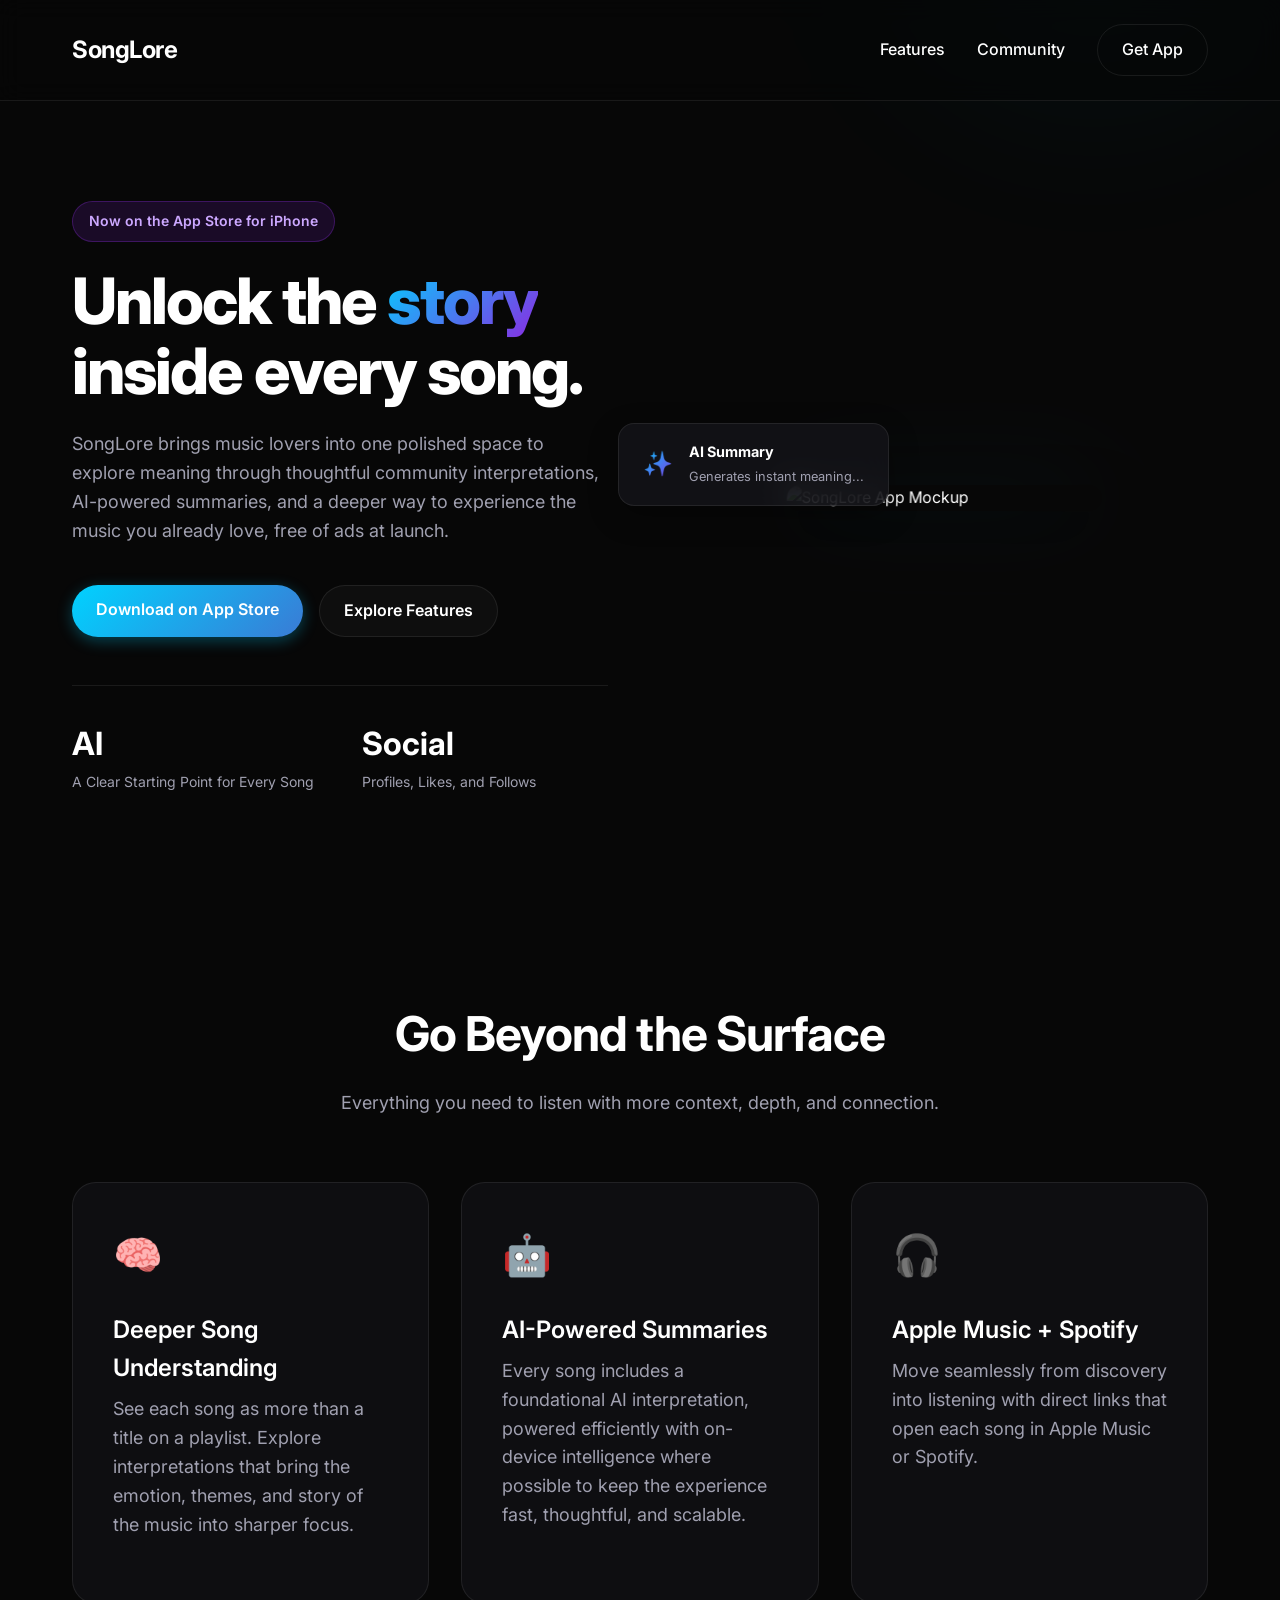
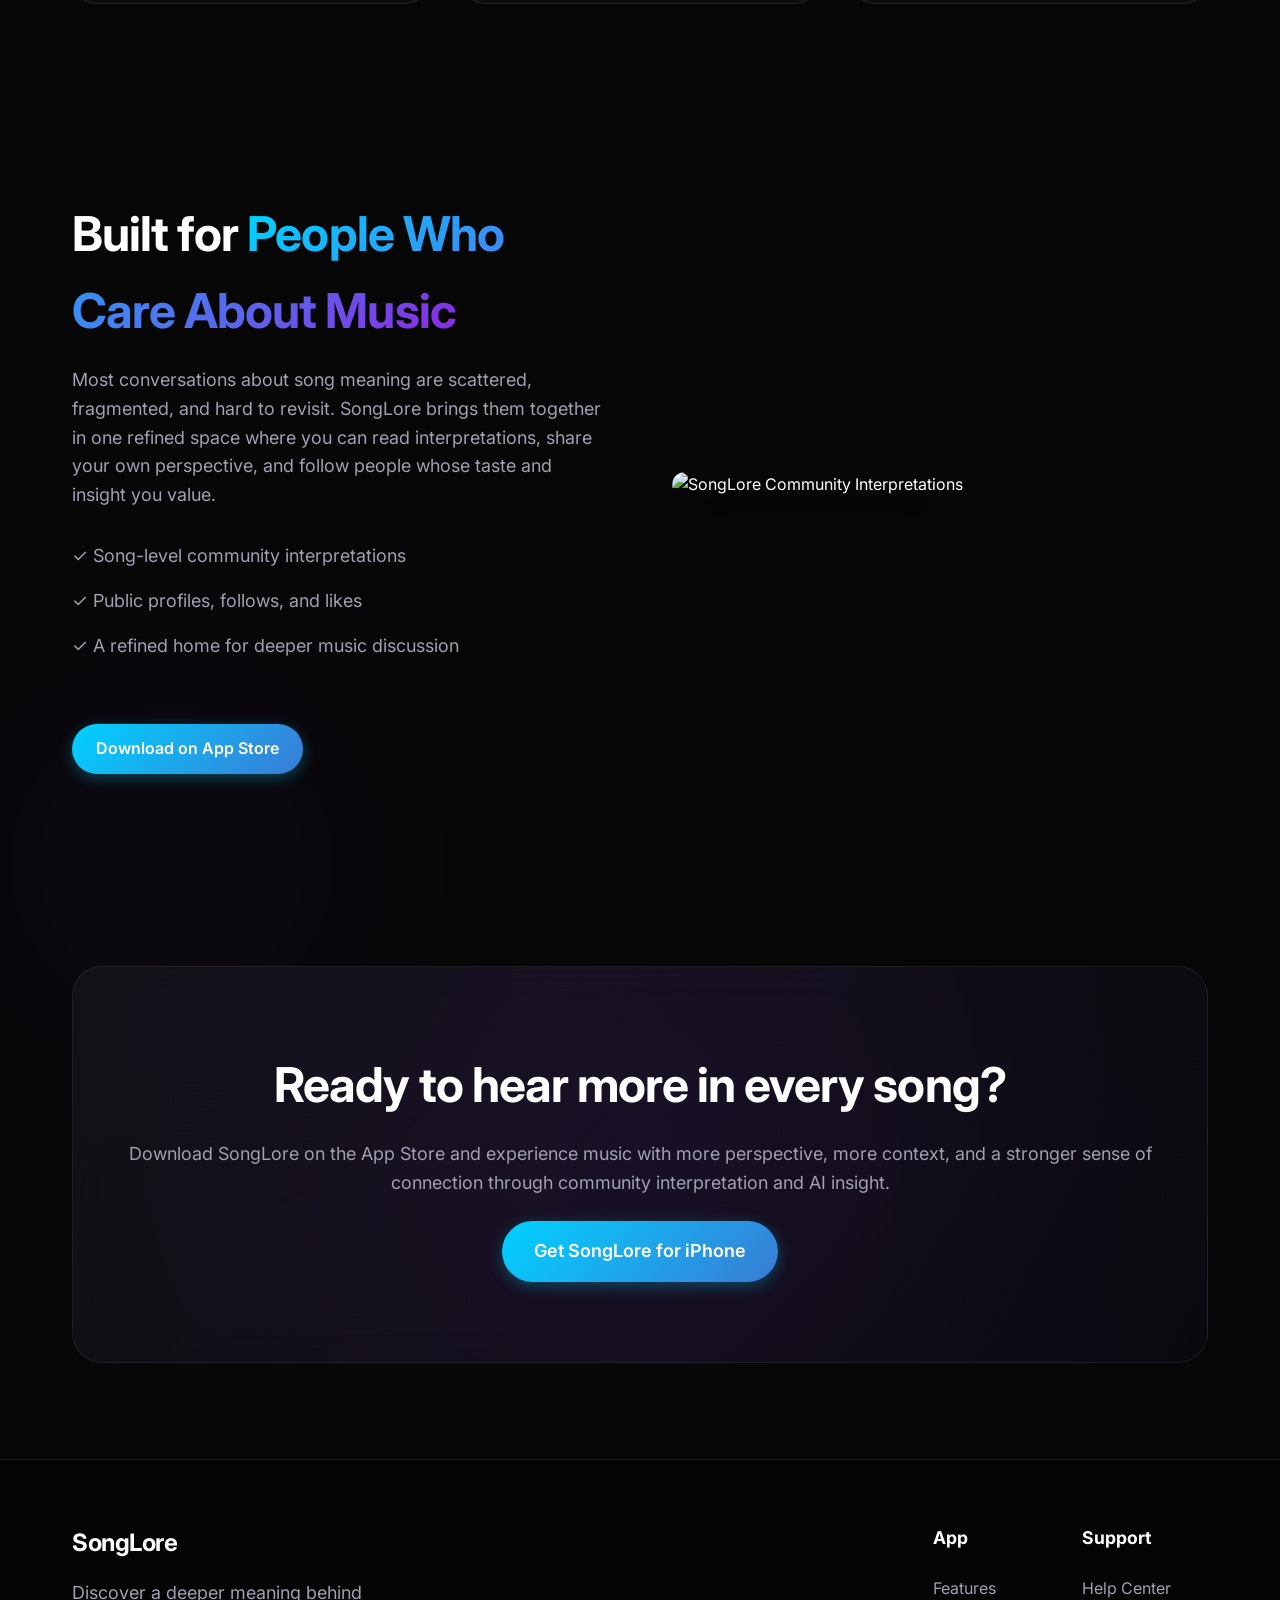
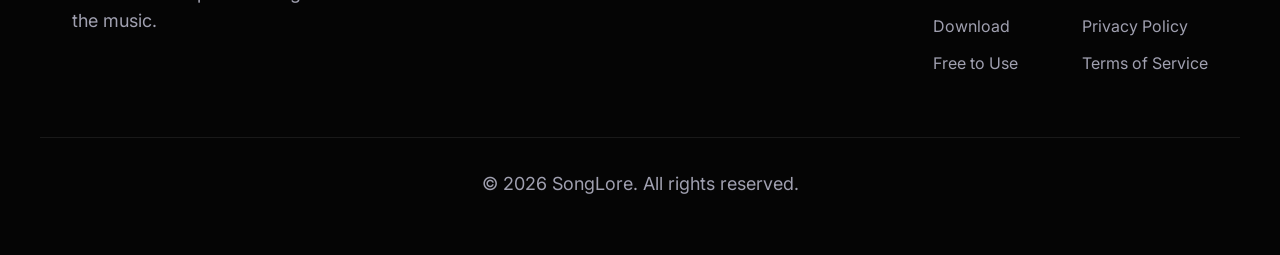
==== index.html @ 6a862a6d "Add files via upload" ====
<!DOCTYPE html>
<html lang="en">
<head>
    <meta charset="UTF-8">
    <meta name="viewport" content="width=device-width, initial-scale=1.0">
    <title>SongLore - Discover the Meaning Behind the Music</title>
    <meta name="description" content="SongLore is a refined iPhone app for discovering what songs mean through AI summaries, community interpretations, and seamless links to Apple Music and Spotify.">
    
    <link rel="preconnect" href="https://fonts.googleapis.com">
    <link rel="preconnect" href="https://fonts.gstatic.com" crossorigin>
    <link href="https://fonts.googleapis.com/css2?family=Inter:wght@300;400;500;600;700;800&display=swap" rel="stylesheet">
    <link rel="stylesheet" href="styles.css">
</head>
<body>
    <div class="blob blob-1"></div>
    <div class="blob blob-2"></div>
    
    <header class="navbar">
        <div class="container">
            <a href="#" class="logo">SongLore</a>
            <nav class="nav-links">
                <a href="#features">Features</a>
                <a href="#community">Community</a>
                <a href="#download" class="btn btn-outline">Get App</a>
            </nav>
        </div>
    </header>

    <main>
        <section class="hero container">
            <div class="hero-content">
                <div class="badge">Now on the App Store for iPhone</div>
                <h1 class="hero-title">Unlock the <span class="gradient-text">story</span> inside every song.</h1>
                <p class="hero-subtitle">SongLore brings music lovers into one polished space to explore meaning through thoughtful community interpretations, AI-powered summaries, and a deeper way to experience the music you already love, free of ads at launch.</p>
                <div class="hero-cta">
                    <a href="#download" class="btn btn-primary">Download on App Store</a>
                    <a href="#features" class="btn btn-secondary">Explore Features</a>
                </div>
                <div class="hero-stats">
                    <div class="stat">
                        <span class="stat-num">AI</span>
                        <span class="stat-label">A Clear Starting Point for Every Song</span>
                    </div>
                    <div class="stat">
                        <span class="stat-num">Social</span>
                        <span class="stat-label">Profiles, Likes, and Follows</span>
                    </div>
                </div>
            </div>
            <div class="hero-image-wrapper">
                <img src="images/hero_app_mockup_1773072271729.png" alt="SongLore App Mockup" class="hero-image">
                <div class="floating-card ai-card">
                    <div class="ai-icon">✨</div>
                    <div class="ai-text">
                        <strong>AI Summary</strong>
                        <span>Generates instant meaning...</span>
                    </div>
                </div>
            </div>
        </section>

        <section id="features" class="features container">
            <div class="section-header">
                <h2>Go Beyond the Surface</h2>
                <p>Everything you need to listen with more context, depth, and connection.</p>
            </div>
            
            <div class="features-grid">
                <div class="feature-card">
                    <div class="feature-icon">🧠</div>
                    <h3>Deeper Song Understanding</h3>
                    <p>See each song as more than a title on a playlist. Explore interpretations that bring the emotion, themes, and story of the music into sharper focus.</p>
                </div>
                <div class="feature-card">
                    <div class="feature-icon">🤖</div>
                    <h3>AI-Powered Summaries</h3>
                    <p>Every song includes a foundational AI interpretation, powered efficiently with on-device intelligence where possible to keep the experience fast, thoughtful, and scalable.</p>
                </div>
                <div class="feature-card">
                    <div class="feature-icon">🎧</div>
                    <h3>Apple Music + Spotify</h3>
                    <p>Move seamlessly from discovery into listening with direct links that open each song in Apple Music or Spotify.</p>
                </div>
            </div>
        </section>

        <section id="community" class="social-section container">
            <div class="social-content">
                <h2>Built for <span class="gradient-text">People Who Care About Music</span></h2>
                <p>Most conversations about song meaning are scattered, fragmented, and hard to revisit. SongLore brings them together in one refined space where you can read interpretations, share your own perspective, and follow people whose taste and insight you value.</p>
                <ul class="benefit-list">
                    <li>✓ Song-level community interpretations</li>
                    <li>✓ Public profiles, follows, and likes</li>
                    <li>✓ A refined home for deeper music discussion</li>
                </ul>
                <a href="#download" class="btn btn-primary mt-2">Download on App Store</a>
            </div>
            <div class="social-image-wrapper">
                <img src="images/social_interpretations_1773072292584.png" alt="SongLore Community Interpretations" class="social-image">
            </div>
        </section>

        <section id="download" class="cta-section container">
            <div class="cta-box glass-panel">
                <h2>Ready to hear more in every song?</h2>
                <p>Download SongLore on the App Store and experience music with more perspective, more context, and a stronger sense of connection through community interpretation and AI insight.</p>
                <a href="#" class="btn btn-primary btn-large">Get SongLore for iPhone</a>
            </div>
        </section>
    </main>

    <footer>
        <div class="container footer-content">
            <div class="footer-brand">
                <h3 class="logo">SongLore</h3>
                <p>Discover a deeper meaning behind the music.</p>
            </div>
            <div class="footer-links">
                <div class="link-column">
                    <h4>App</h4>
                    <a href="#">Features</a>
                    <a href="#">Download</a>
                    <a href="#">Free to Use</a>
                </div>
                <div class="link-column">
                    <h4>Support</h4>
                    <a href="#">Help Center</a>
                    <a href="#">Privacy Policy</a>
                    <a href="#">Terms of Service</a>
                </div>
            </div>
        </div>
        <div class="container copyright">
            <p>&copy; 2026 SongLore. All rights reserved.</p>
        </div>
    </footer>

    <script>
        // Simple scroll reveal
        const observerOptions = {
            root: null,
            rootMargin: '0px',
            threshold: 0.1
        };

        const observer = new IntersectionObserver((entries, observer) => {
            entries.forEach(entry => {
                if(entry.isIntersecting) {
                    entry.target.classList.add('visible');
                    observer.unobserve(entry.target);
                }
            });
        }, observerOptions);

        document.querySelectorAll('.feature-card, .social-content, .social-image-wrapper, .cta-box').forEach(el => {
            el.classList.add('reveal-on-scroll');
            observer.observe(el);
        });
    </script>
</body>
</html>
---- styles.css ----
:root {
    --bg-color: #070707;
    --text-color: #ffffff;
    --text-muted: #a0a0b0;
    --primary-color: #00d2ff;
    --secondary-color: #3a7bd5;
    --accent-color: #8a2be2;
    --glass-bg: rgba(255, 255, 255, 0.03);
    --glass-border: rgba(255, 255, 255, 0.08);
    --card-bg: rgba(20, 20, 25, 0.6);
}

* {
    margin: 0;
    padding: 0;
    box-sizing: border-box;
}

body {
    font-family: 'Inter', sans-serif;
    background-color: var(--bg-color);
    color: var(--text-color);
    line-height: 1.6;
    overflow-x: hidden;
    position: relative;
    -webkit-font-smoothing: antialiased;
}

/* Background effects */
.blob {
    position: absolute;
    filter: blur(100px);
    z-index: -1;
    opacity: 0.5;
    border-radius: 50%;
    animation: float 10s ease-in-out infinite alternate;
}

.blob-1 {
    top: -10%;
    right: -5%;
    width: 500px;
    height: 500px;
    background: radial-gradient(circle, rgba(0,210,255,0.2) 0%, rgba(58,123,213,0) 70%);
}

.blob-2 {
    bottom: 20%;
    left: -10%;
    width: 600px;
    height: 600px;
    background: radial-gradient(circle, rgba(138,43,226,0.15) 0%, rgba(0,0,0,0) 70%);
    animation-delay: -5s;
}

@keyframes float {
    0% { transform: translateY(0) scale(1); }
    100% { transform: translateY(50px) scale(1.1); }
}

/* Typography */
h1 {
    font-size: clamp(3rem, 5vw, 4.5rem);
    font-weight: 800;
    line-height: 1.1;
    letter-spacing: -0.03em;
    margin-bottom: 1.5rem;
}

h2 {
    font-size: clamp(2rem, 4vw, 3rem);
    font-weight: 700;
    margin-bottom: 1rem;
    letter-spacing: -0.02em;
}

h3 {
    font-size: 1.5rem;
    font-weight: 600;
    margin-bottom: 0.5rem;
}

p {
    font-size: 1.125rem;
    color: var(--text-muted);
    margin-bottom: 1.5rem;
}

.gradient-text {
    background: linear-gradient(135deg, var(--primary-color), var(--accent-color));
    -webkit-background-clip: text;
    -webkit-text-fill-color: transparent;
    background-clip: text;
}

/* Layout */
.container {
    max-width: 1200px;
    margin: 0 auto;
    padding: 0 2rem;
}

.mt-2 {
    margin-top: 2rem;
}

/* Navbar */
.navbar {
    padding: 1.5rem 0;
    position: fixed;
    top: 0;
    width: 100%;
    z-index: 100;
    backdrop-filter: blur(12px);
    -webkit-backdrop-filter: blur(12px);
    border-bottom: 1px solid var(--glass-border);
    background: rgba(7, 7, 7, 0.7);
}

.navbar .container {
    display: flex;
    justify-content: space-between;
    align-items: center;
}

.logo {
    font-size: 1.5rem;
    font-weight: 700;
    color: var(--text-color);
    text-decoration: none;
    letter-spacing: -0.02em;
}

.nav-links {
    display: flex;
    gap: 2rem;
    align-items: center;
}

.nav-links a {
    color: var(--text-color);
    text-decoration: none;
    font-weight: 500;
    transition: color 0.3s ease;
}

.nav-links a:hover {
    color: var(--primary-color);
}

/* Buttons */
.btn {
    display: inline-block;
    padding: 0.75rem 1.5rem;
    border-radius: 50px;
    text-decoration: none;
    font-weight: 600;
    transition: all 0.3s ease;
    cursor: pointer;
}

.btn-primary {
    background: linear-gradient(135deg, var(--primary-color), var(--secondary-color));
    color: #fff;
    box-shadow: 0 4px 15px rgba(0, 210, 255, 0.3);
}

.btn-primary:hover {
    transform: translateY(-2px);
    box-shadow: 0 6px 20px rgba(0, 210, 255, 0.4);
}

.btn-secondary {
    background: var(--glass-bg);
    color: var(--text-color);
    border: 1px solid var(--glass-border);
}

.btn-secondary:hover {
    background: rgba(255, 255, 255, 0.1);
}

.btn-outline {
    border: 1px solid var(--glass-border);
    color: var(--text-color);
}

.btn-outline:hover {
    border-color: var(--primary-color);
    color: var(--primary-color);
}

.btn-large {
    padding: 1rem 2rem;
    font-size: 1.125rem;
}

/* Hero Section */
.hero {
    display: flex;
    align-items: center;
    gap: 4rem;
    min-height: 100vh;
    padding-top: 6rem;
}

.hero-content {
    flex: 1;
}

.badge {
    display: inline-block;
    padding: 0.5rem 1rem;
    background: rgba(138, 43, 226, 0.15);
    border: 1px solid rgba(138, 43, 226, 0.3);
    color: #cca8ff;
    border-radius: 50px;
    font-size: 0.875rem;
    font-weight: 600;
    margin-bottom: 1.5rem;
}

.hero-cta {
    display: flex;
    gap: 1rem;
    margin-top: 2.5rem;
    margin-bottom: 3rem;
}

.hero-stats {
    display: flex;
    gap: 3rem;
    padding-top: 2rem;
    border-top: 1px solid var(--glass-border);
}

.stat-num {
    display: block;
    font-size: 2rem;
    font-weight: 700;
    color: var(--text-color);
}

.stat-label {
    font-size: 0.875rem;
    color: var(--text-muted);
}

.hero-image-wrapper {
    flex: 1;
    position: relative;
    display: flex;
    justify-content: center;
}

.hero-image {
    max-width: 100%;
    width: 320px;
    border-radius: 40px;
    box-shadow: 0 20px 50px rgba(0,0,0,0.5), 0 0 100px rgba(0,210,255,0.1);
    transform: perspective(1000px) rotateY(-10deg) rotateX(5deg);
    transition: transform 0.5s cubic-bezier(0.175, 0.885, 0.32, 1.275);
}

.hero-image-wrapper:hover .hero-image {
    transform: perspective(1000px) rotateY(-5deg) rotateX(2deg) translateY(-10px);
}

.floating-card {
    position: absolute;
    bottom: 20%;
    left: -10%;
    background: rgba(20, 20, 25, 0.8);
    backdrop-filter: blur(16px);
    -webkit-backdrop-filter: blur(16px);
    border: 1px solid var(--glass-border);
    padding: 1rem 1.5rem;
    border-radius: 16px;
    display: flex;
    align-items: center;
    gap: 1rem;
    box-shadow: 0 10px 30px rgba(0,0,0,0.3);
    animation: float-card 6s ease-in-out infinite alternate;
}

.ai-icon {
    font-size: 1.5rem;
    background: linear-gradient(135deg, var(--primary-color), var(--accent-color));
    -webkit-background-clip: text;
    -webkit-text-fill-color: transparent;
}

.ai-text strong {
    display: block;
    font-size: 0.9rem;
}

.ai-text span {
    font-size: 0.8rem;
    color: var(--text-muted);
}

@keyframes float-card {
    0% { transform: translateY(0); }
    100% { transform: translateY(-15px); }
}

/* Features Section */
.features {
    padding: 6rem 2rem;
}

.section-header {
    text-align: center;
    max-width: 600px;
    margin: 0 auto 4rem;
}

.features-grid {
    display: grid;
    grid-template-columns: repeat(auto-fit, minmax(300px, 1fr));
    gap: 2rem;
}

.feature-card {
    background: var(--card-bg);
    border: 1px solid var(--glass-border);
    padding: 2.5rem;
    border-radius: 24px;
    transition: all 0.3s ease;
}

.feature-card:hover {
    transform: translateY(-10px);
    border-color: rgba(255, 255, 255, 0.2);
    box-shadow: 0 20px 40px rgba(0,0,0,0.3);
}

.feature-icon {
    font-size: 2.5rem;
    margin-bottom: 1.5rem;
    display: inline-block;
}

/* Social Section */
.social-section {
    display: flex;
    align-items: center;
    gap: 4rem;
    padding: 6rem 2rem;
}

.social-image-wrapper {
    flex: 1;
}

.social-image {
    max-width: 100%;
    border-radius: 24px;
    box-shadow: 0 20px 50px rgba(0,0,0,0.4);
}

.social-content {
    flex: 1;
}

.benefit-list {
    list-style: none;
    margin: 2rem 0;
}

.benefit-list li {
    font-size: 1.125rem;
    margin-bottom: 1rem;
    color: var(--text-muted);
    display: flex;
    align-items: center;
    gap: 0.5rem;
}

/* CTA Section */
.cta-section {
    padding: 6rem 2rem;
    text-align: center;
}

.glass-panel {
    background: linear-gradient(135deg, rgba(20,20,25,0.8), rgba(10,10,15,0.9));
    border: 1px solid var(--glass-border);
    backdrop-filter: blur(20px);
    -webkit-backdrop-filter: blur(20px);
    border-radius: 30px;
    padding: 5rem 2rem;
    position: relative;
    overflow: hidden;
}

.glass-panel::before {
    content: '';
    position: absolute;
    top: -50%;
    left: -50%;
    width: 200%;
    height: 200%;
    background: radial-gradient(circle, rgba(138,43,226,0.1) 0%, rgba(0,0,0,0) 50%);
    z-index: -1;
}

/* Footer */
footer {
    border-top: 1px solid var(--glass-border);
    padding: 4rem 2rem 2rem;
    background: rgba(0,0,0,0.3);
}

.footer-content {
    display: flex;
    justify-content: space-between;
    flex-wrap: wrap;
    gap: 3rem;
    margin-bottom: 3rem;
}

.footer-brand p {
    margin-top: 1rem;
    max-width: 300px;
}

.footer-links {
    display: flex;
    gap: 4rem;
}

.link-column h4 {
    margin-bottom: 1.5rem;
    font-size: 1.1rem;
}

.link-column a {
    display: block;
    color: var(--text-muted);
    text-decoration: none;
    margin-bottom: 0.75rem;
    transition: color 0.3s;
}

.link-column a:hover {
    color: var(--text-color);
}

.copyright {
    text-align: center;
    padding-top: 2rem;
    border-top: 1px solid var(--glass-border);
}

/* Animations */
.reveal-on-scroll {
    opacity: 0;
    transform: translateY(30px);
    transition: opacity 0.8s ease, transform 0.8s ease;
}

.reveal-on-scroll.visible {
    opacity: 1;
    transform: translateY(0);
}

/* Responsive */
@media (max-width: 992px) {
    .hero, .social-section {
        flex-direction: column;
        text-align: center;
    }

    .hero-cta {
        justify-content: center;
    }

    .hero-stats {
        justify-content: center;
    }

    .hero-image {
        transform: rotate(0) !important;
    }
    
    .floating-card {
        display: none;
    }
    
    .social-content {
        order: -1;
    }
}

@media (max-width: 768px) {
    .nav-links {
        display: none;
    }
    
    .footer-content {
        flex-direction: column;
    }
}
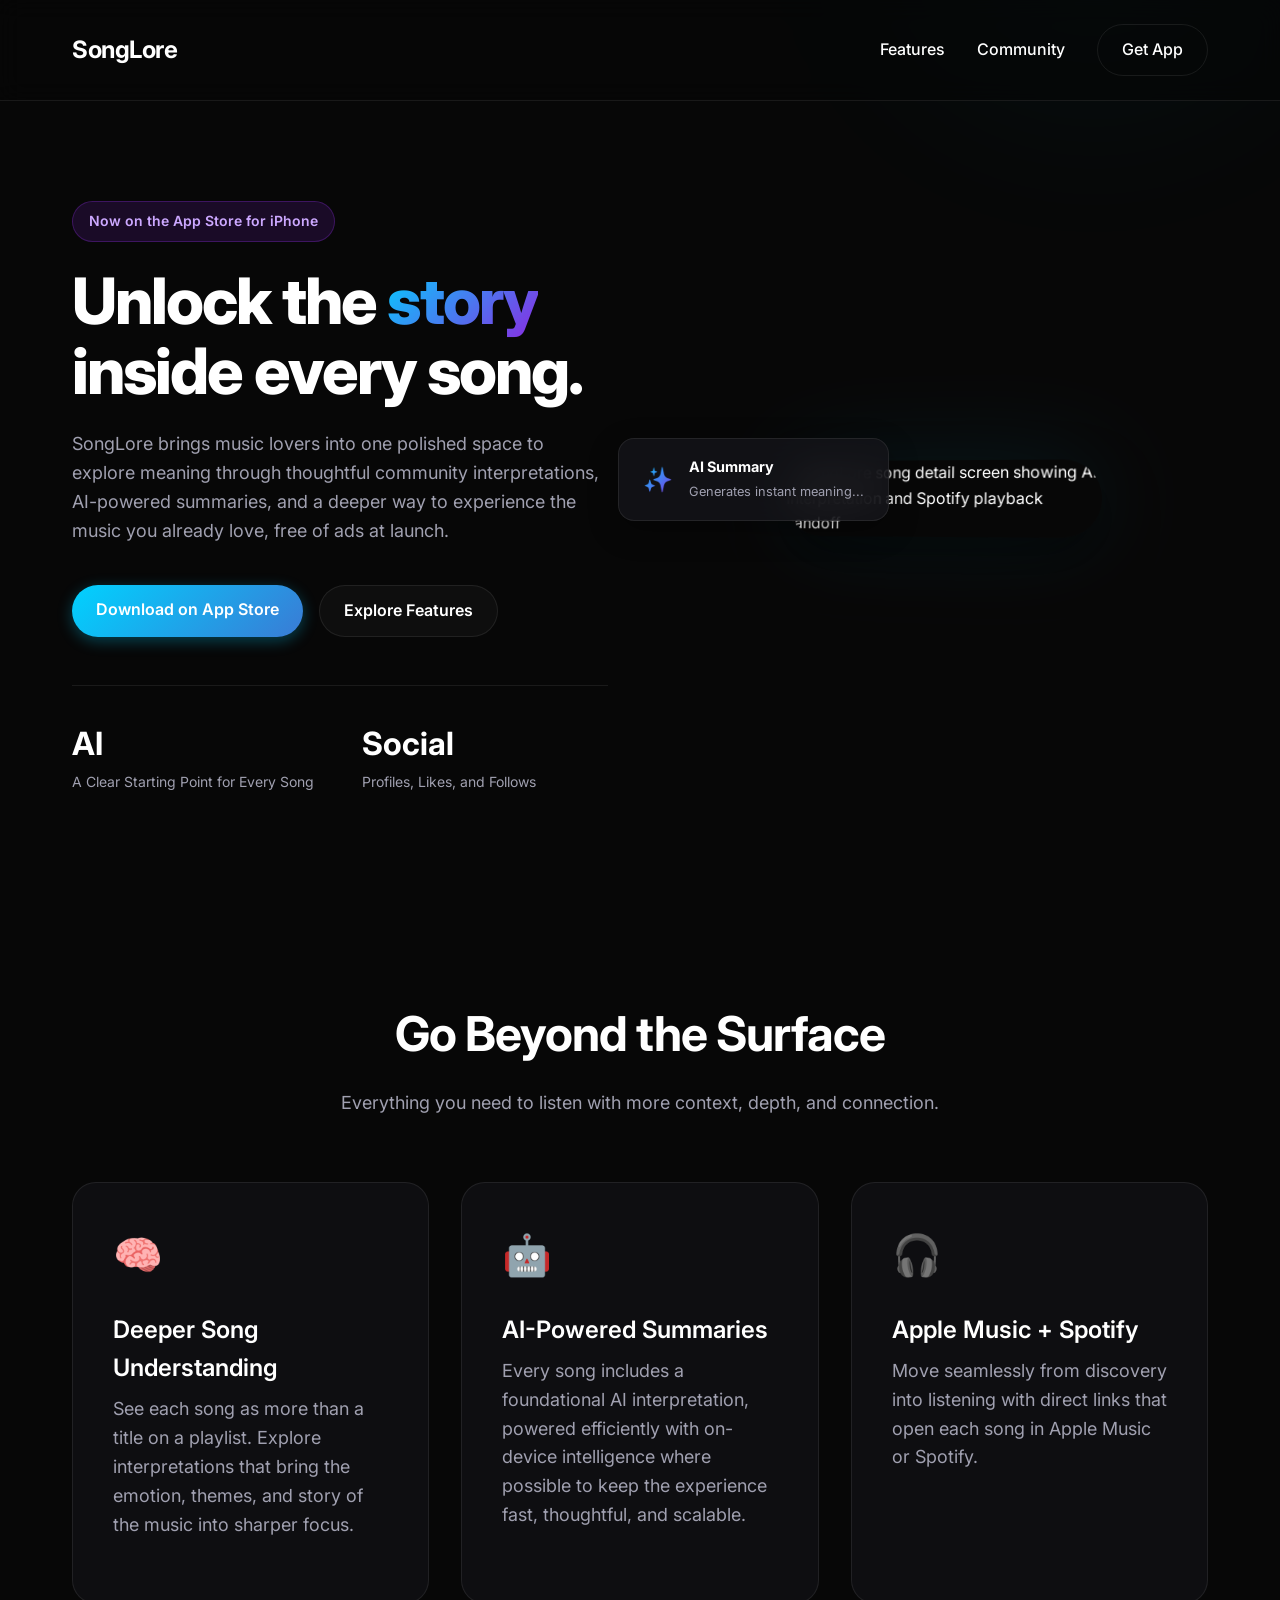
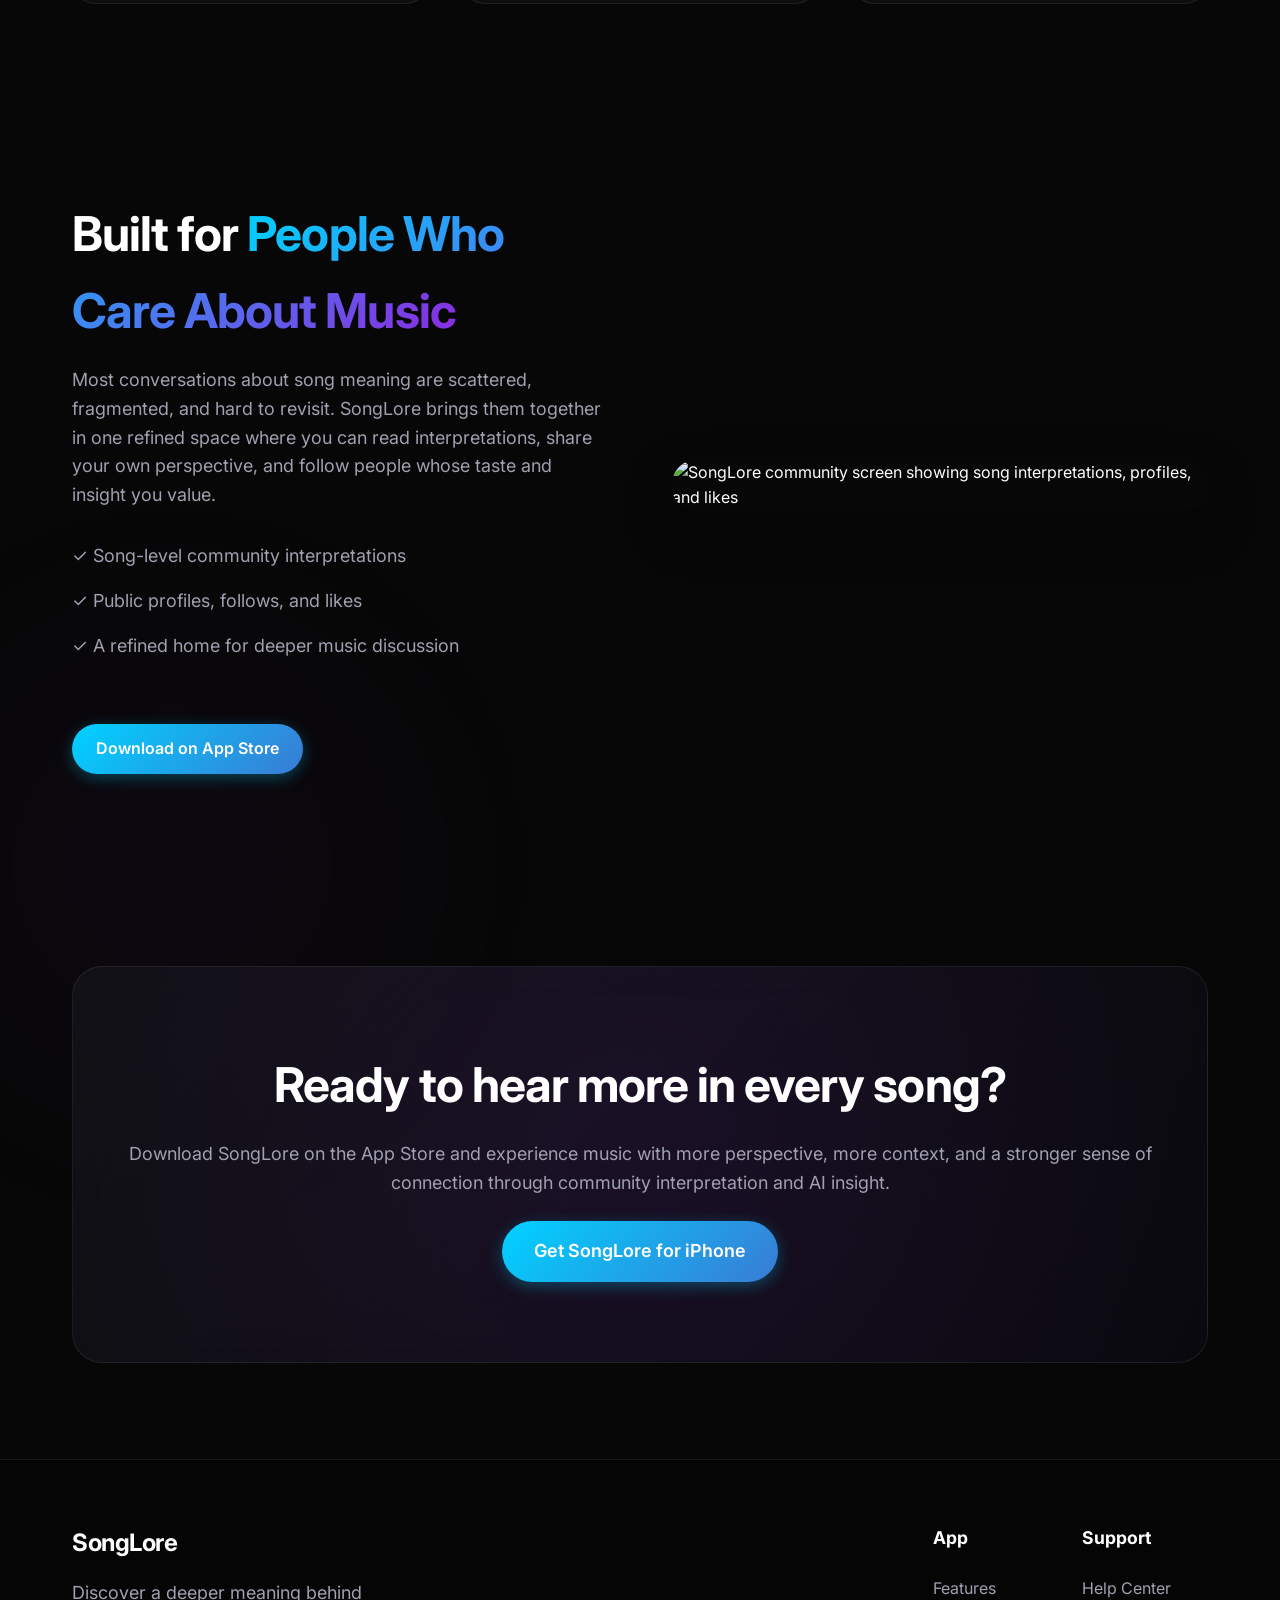
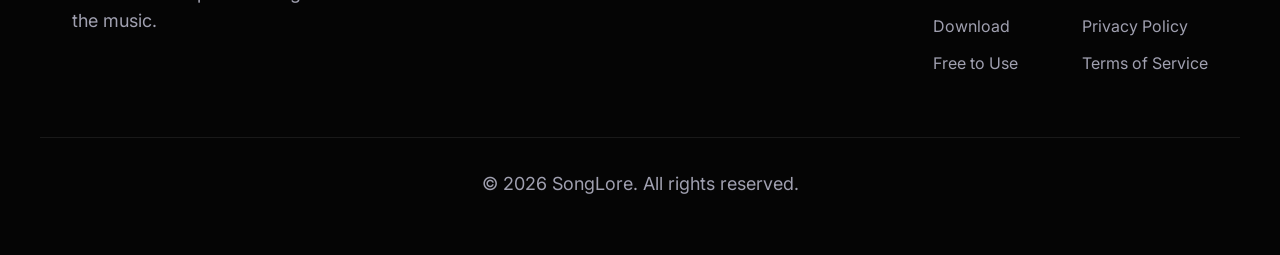
==== commit 5f722300: "Add files via upload" ====
--- a/index.html
+++ b/index.html
@@ -48,7 +48,7 @@
                 </div>
             </div>
             <div class="hero-image-wrapper">
-                <img src="images/hero_app_mockup_1773072271729.png" alt="SongLore App Mockup" class="hero-image">
+                <img src="images/IMG_2957.PNG" alt="SongLore song detail screen showing AI interpretation and Spotify playback handoff" class="hero-image">
                 <div class="floating-card ai-card">
                     <div class="ai-icon">✨</div>
                     <div class="ai-text">
@@ -96,7 +96,7 @@
                 <a href="#download" class="btn btn-primary mt-2">Download on App Store</a>
             </div>
             <div class="social-image-wrapper">
-                <img src="images/social_interpretations_1773072292584.png" alt="SongLore Community Interpretations" class="social-image">
+                <img src="images/IMG_2958.PNG" alt="SongLore community screen showing song interpretations, profiles, and likes" class="social-image">
             </div>
         </section>
 
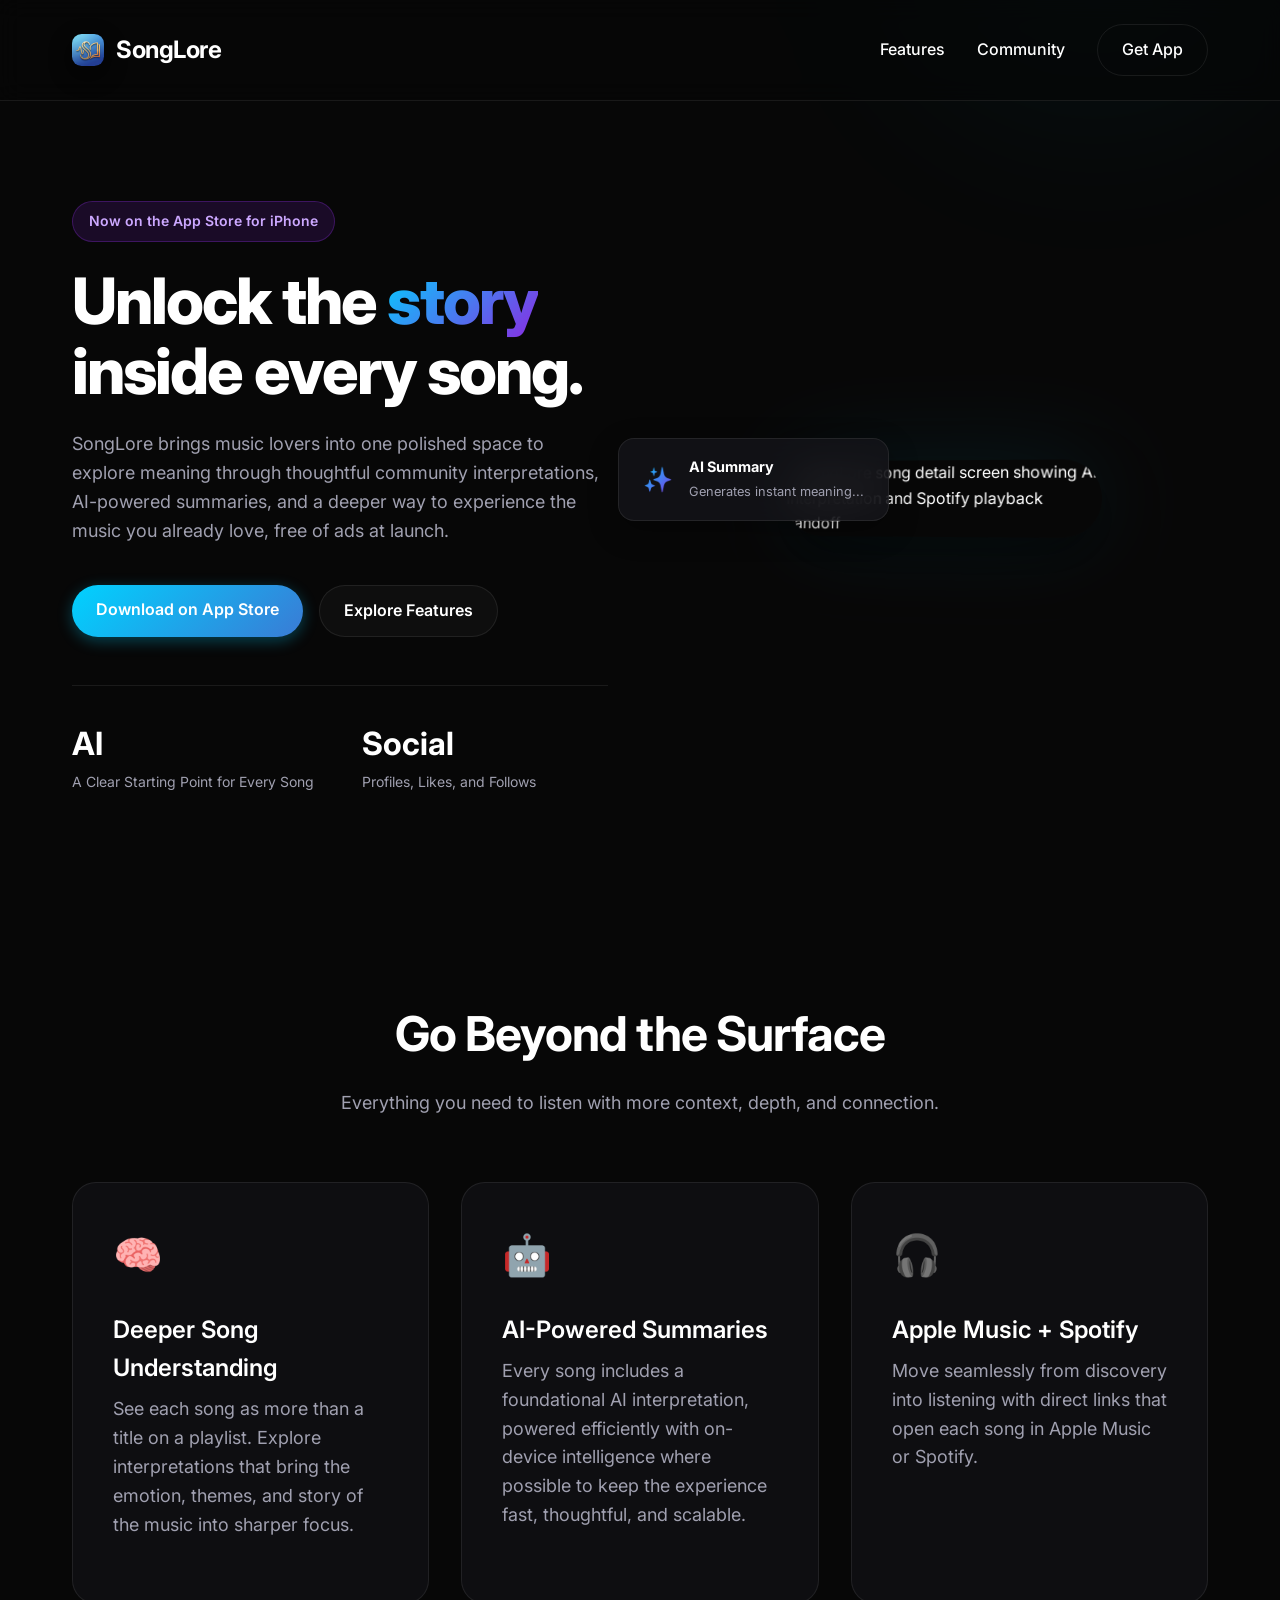
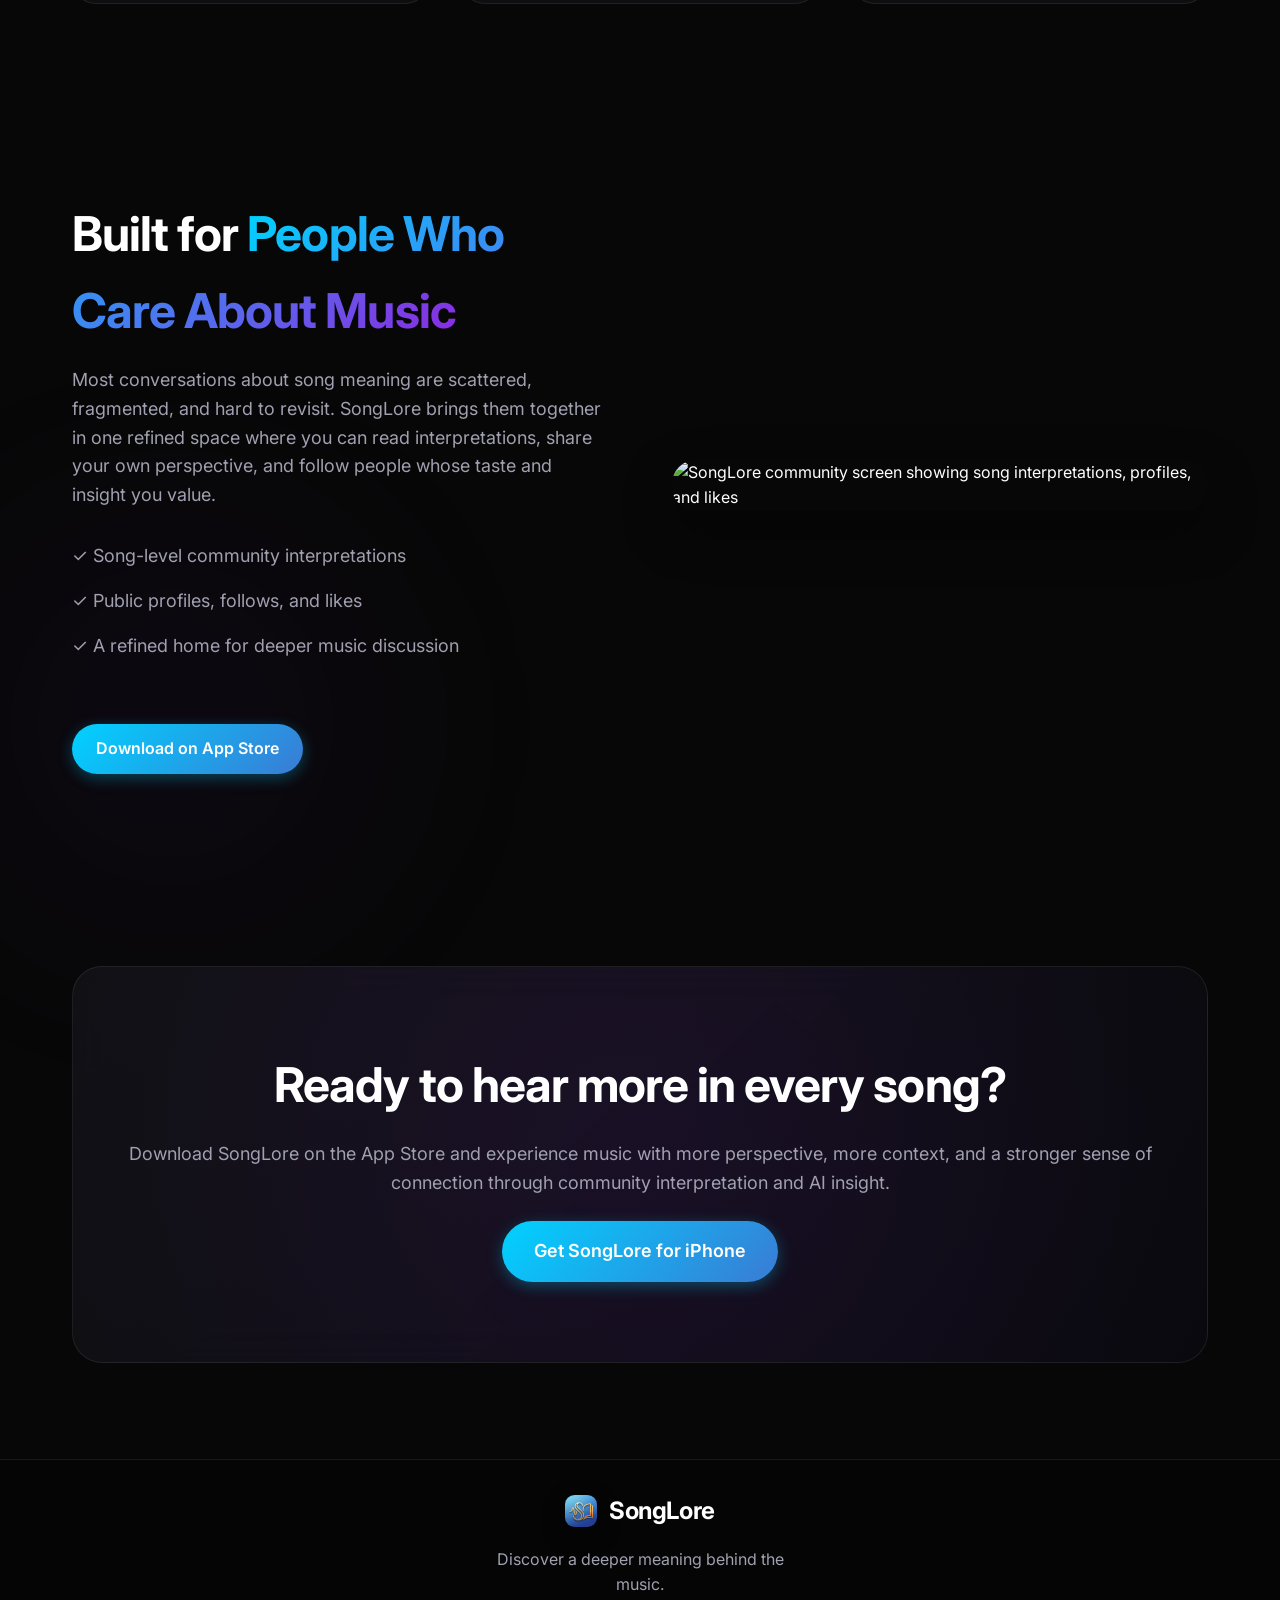
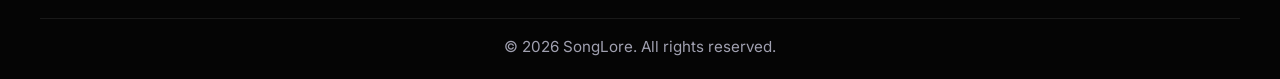
==== commit de819d81: "Add files via upload" ====
--- a/index.html
+++ b/index.html
@@ -17,7 +17,10 @@
     
     <header class="navbar">
         <div class="container">
-            <a href="#" class="logo">SongLore</a>
+            <a href="#" class="logo logo-lockup">
+                <img src="images/songloreicon.png" alt="SongLore logo" class="logo-icon">
+                <span>SongLore</span>
+            </a>
             <nav class="nav-links">
                 <a href="#features">Features</a>
                 <a href="#community">Community</a>
@@ -112,22 +115,11 @@
     <footer>
         <div class="container footer-content">
             <div class="footer-brand">
-                <h3 class="logo">SongLore</h3>
+                <div class="logo logo-lockup footer-logo">
+                    <img src="images/songloreicon.png" alt="SongLore logo" class="logo-icon">
+                    <span>SongLore</span>
+                </div>
                 <p>Discover a deeper meaning behind the music.</p>
-            </div>
-            <div class="footer-links">
-                <div class="link-column">
-                    <h4>App</h4>
-                    <a href="#">Features</a>
-                    <a href="#">Download</a>
-                    <a href="#">Free to Use</a>
-                </div>
-                <div class="link-column">
-                    <h4>Support</h4>
-                    <a href="#">Help Center</a>
-                    <a href="#">Privacy Policy</a>
-                    <a href="#">Terms of Service</a>
-                </div>
             </div>
         </div>
         <div class="container copyright">
--- a/styles.css
+++ b/styles.css
@@ -131,6 +131,20 @@
     letter-spacing: -0.02em;
 }
 
+.logo-lockup {
+    display: inline-flex;
+    align-items: center;
+    gap: 0.75rem;
+}
+
+.logo-icon {
+    width: 2rem;
+    height: 2rem;
+    border-radius: 0.6rem;
+    object-fit: cover;
+    box-shadow: 0 8px 24px rgba(0, 0, 0, 0.28);
+}
+
 .nav-links {
     display: flex;
     gap: 2rem;
@@ -409,49 +423,39 @@
 /* Footer */
 footer {
     border-top: 1px solid var(--glass-border);
-    padding: 4rem 2rem 2rem;
+    padding: 2rem 2rem 1.25rem;
     background: rgba(0,0,0,0.3);
 }
 
 .footer-content {
     display: flex;
-    justify-content: space-between;
+    justify-content: center;
     flex-wrap: wrap;
-    gap: 3rem;
-    margin-bottom: 3rem;
+    gap: 1rem;
+    margin-bottom: 1.25rem;
+    text-align: center;
 }
 
 .footer-brand p {
-    margin-top: 1rem;
-    max-width: 300px;
-}
-
-.footer-links {
-    display: flex;
-    gap: 4rem;
-}
-
-.link-column h4 {
-    margin-bottom: 1.5rem;
-    font-size: 1.1rem;
-}
-
-.link-column a {
-    display: block;
-    color: var(--text-muted);
-    text-decoration: none;
-    margin-bottom: 0.75rem;
-    transition: color 0.3s;
-}
-
-.link-column a:hover {
-    color: var(--text-color);
+    margin-top: 0.75rem;
+    margin-bottom: 0;
+    max-width: 320px;
+    font-size: 1rem;
 }
 
 .copyright {
     text-align: center;
-    padding-top: 2rem;
+    padding-top: 1rem;
     border-top: 1px solid var(--glass-border);
+}
+
+.copyright p {
+    margin-bottom: 0;
+    font-size: 0.95rem;
+}
+
+.footer-logo {
+    justify-content: center;
 }
 
 /* Animations */
@@ -498,8 +502,4 @@
     .nav-links {
         display: none;
     }
-    
-    .footer-content {
-        flex-direction: column;
-    }
-}
+}
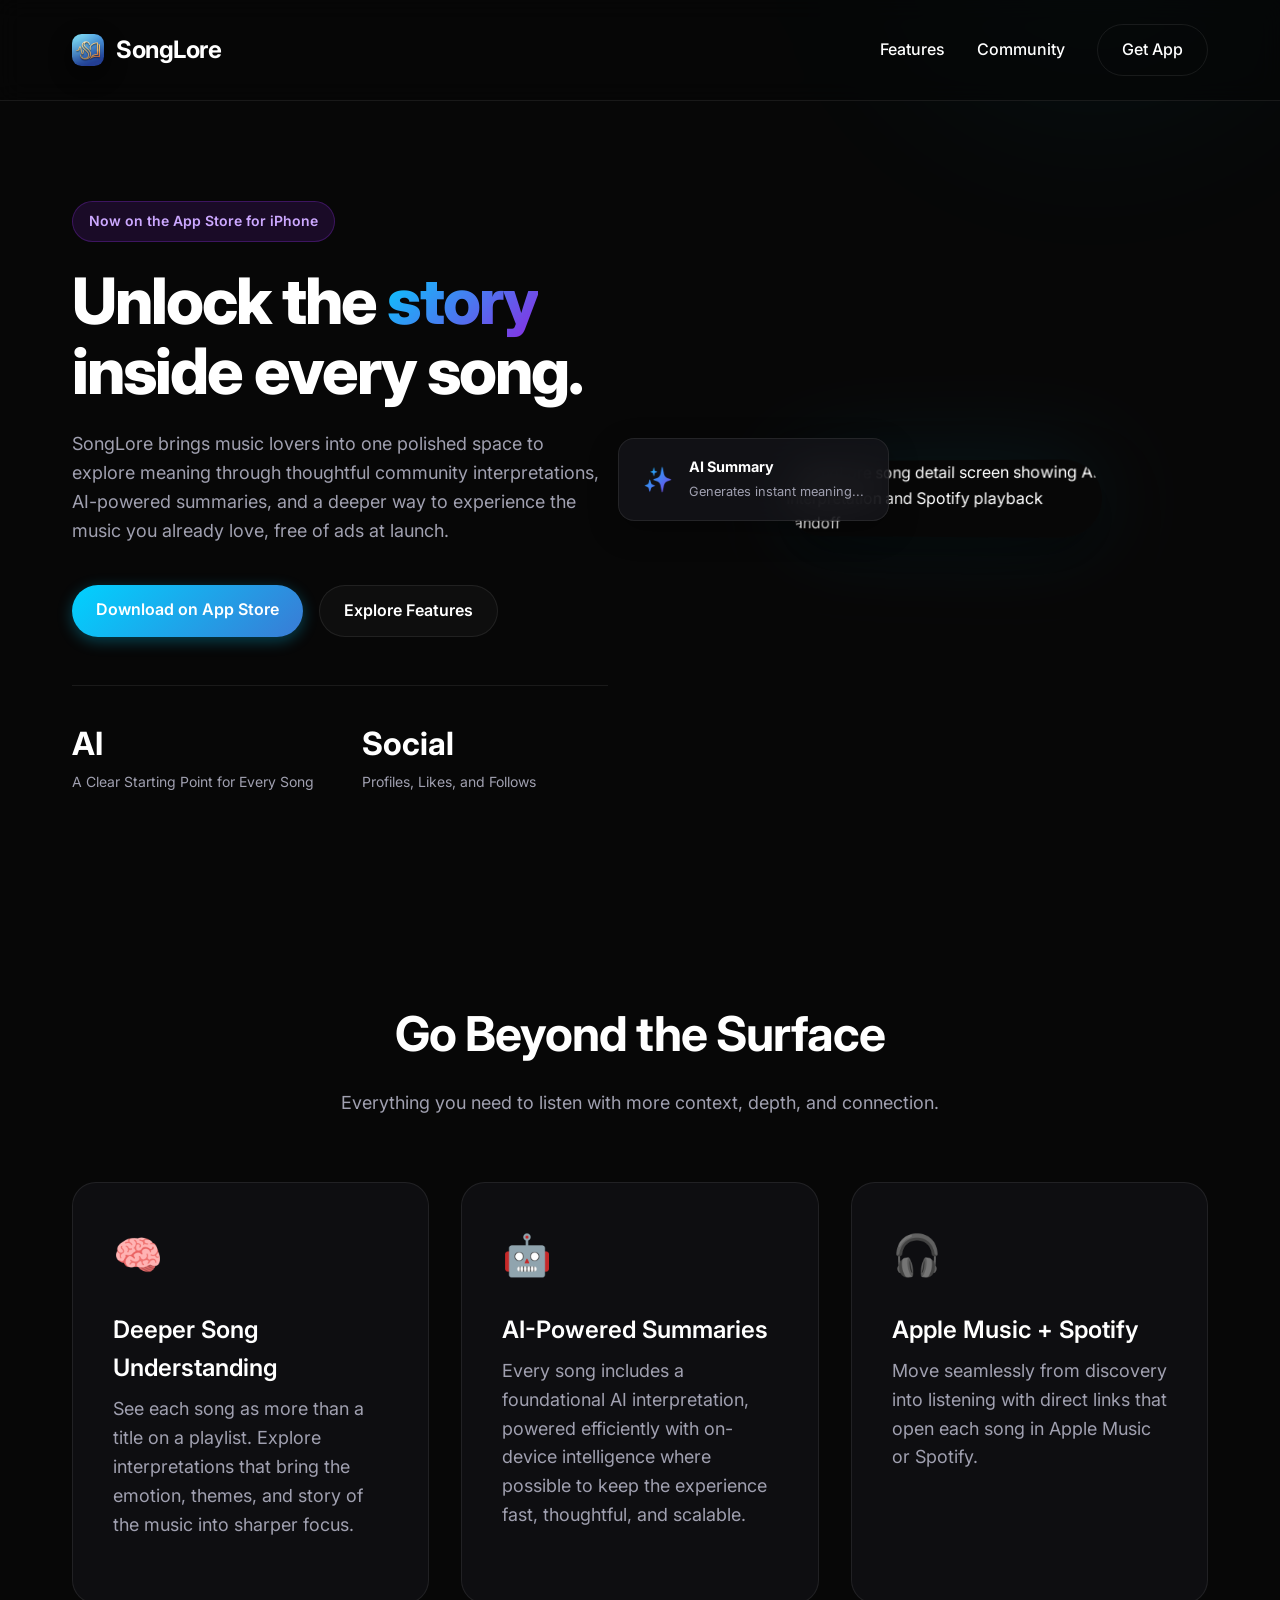
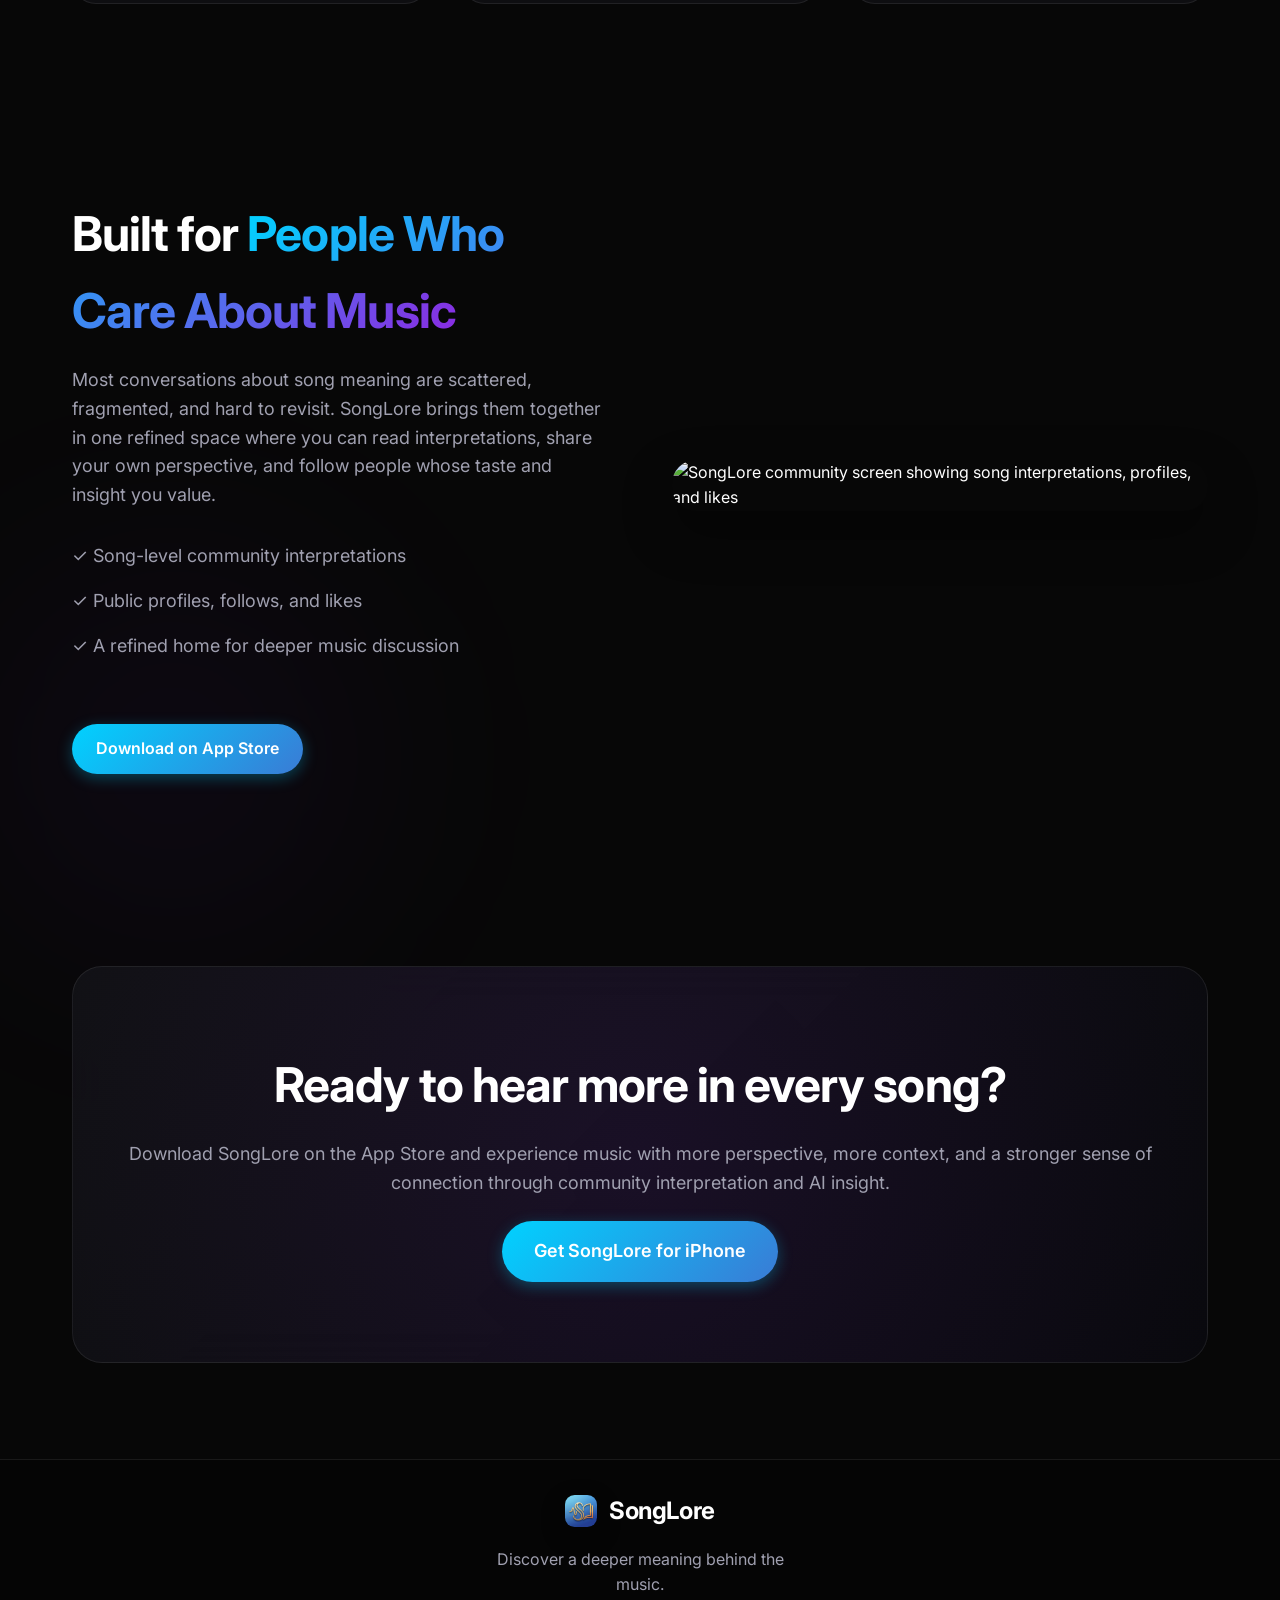
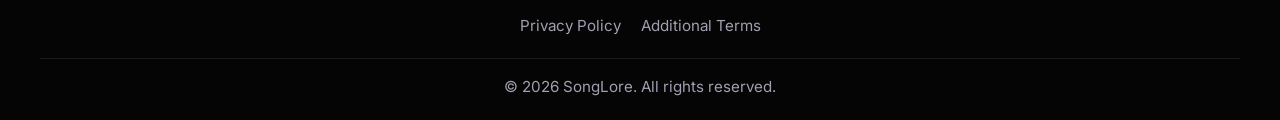
==== commit 532faf73: "Add files via upload" ====
--- a/index.html
+++ b/index.html
@@ -17,7 +17,7 @@
     
     <header class="navbar">
         <div class="container">
-            <a href="#" class="logo logo-lockup">
+            <a href="index.html" class="logo logo-lockup">
                 <img src="images/songloreicon.png" alt="SongLore logo" class="logo-icon">
                 <span>SongLore</span>
             </a>
@@ -120,6 +120,10 @@
                     <span>SongLore</span>
                 </div>
                 <p>Discover a deeper meaning behind the music.</p>
+                <div class="legal-links">
+                    <a href="privacy.html">Privacy Policy</a>
+                    <a href="terms.html">Additional Terms</a>
+                </div>
             </div>
         </div>
         <div class="container copyright">
--- a/styles.css
+++ b/styles.css
@@ -443,6 +443,25 @@
     font-size: 1rem;
 }
 
+.legal-links {
+    display: flex;
+    justify-content: center;
+    gap: 1.25rem;
+    margin-top: 1rem;
+    flex-wrap: wrap;
+}
+
+.legal-links a {
+    color: var(--text-muted);
+    text-decoration: none;
+    font-size: 0.95rem;
+    transition: color 0.3s ease;
+}
+
+.legal-links a:hover {
+    color: var(--text-color);
+}
+
 .copyright {
     text-align: center;
     padding-top: 1rem;
@@ -456,6 +475,113 @@
 
 .footer-logo {
     justify-content: center;
+}
+
+.policy-page {
+    padding: 8rem 0 5rem;
+}
+
+.policy-hero {
+    max-width: 820px;
+    margin: 0 auto 3rem;
+    text-align: center;
+}
+
+.policy-hero p {
+    max-width: 720px;
+    margin-left: auto;
+    margin-right: auto;
+}
+
+.policy-meta {
+    display: flex;
+    justify-content: center;
+    gap: 1rem;
+    flex-wrap: wrap;
+    margin-top: 1rem;
+}
+
+.policy-meta span {
+    display: inline-flex;
+    align-items: center;
+    padding: 0.45rem 0.9rem;
+    border-radius: 999px;
+    background: rgba(255, 255, 255, 0.04);
+    border: 1px solid var(--glass-border);
+    color: var(--text-muted);
+    font-size: 0.9rem;
+}
+
+.policy-card {
+    max-width: 960px;
+    margin: 0 auto;
+    padding: 3rem;
+}
+
+.policy-section + .policy-section {
+    margin-top: 2.5rem;
+}
+
+.policy-section h2 {
+    font-size: clamp(1.5rem, 3vw, 2.25rem);
+    margin-bottom: 0.85rem;
+}
+
+.policy-section h3 {
+    margin-top: 1.25rem;
+    font-size: 1.15rem;
+    color: var(--text-color);
+}
+
+.policy-section p:last-child {
+    margin-bottom: 0;
+}
+
+.policy-list {
+    list-style: none;
+    margin: 1.25rem 0 0;
+    display: grid;
+    gap: 0.9rem;
+}
+
+.policy-list li {
+    color: var(--text-muted);
+    font-size: 1.05rem;
+    padding-left: 1.25rem;
+    position: relative;
+}
+
+.policy-list li::before {
+    content: '';
+    position: absolute;
+    left: 0;
+    top: 0.7rem;
+    width: 0.45rem;
+    height: 0.45rem;
+    border-radius: 50%;
+    background: linear-gradient(135deg, var(--primary-color), var(--accent-color));
+}
+
+.policy-note {
+    margin-top: 1.5rem;
+    padding: 1rem 1.25rem;
+    border-radius: 18px;
+    background: rgba(255, 255, 255, 0.035);
+    border: 1px solid var(--glass-border);
+}
+
+.policy-note p {
+    margin-bottom: 0;
+    font-size: 1rem;
+}
+
+.policy-contact {
+    color: var(--text-color);
+    text-decoration: none;
+}
+
+.policy-contact:hover {
+    color: var(--primary-color);
 }
 
 /* Animations */
@@ -502,4 +628,12 @@
     .nav-links {
         display: none;
     }
-}
+
+    .policy-page {
+        padding-top: 7rem;
+    }
+
+    .policy-card {
+        padding: 2rem 1.5rem;
+    }
+}
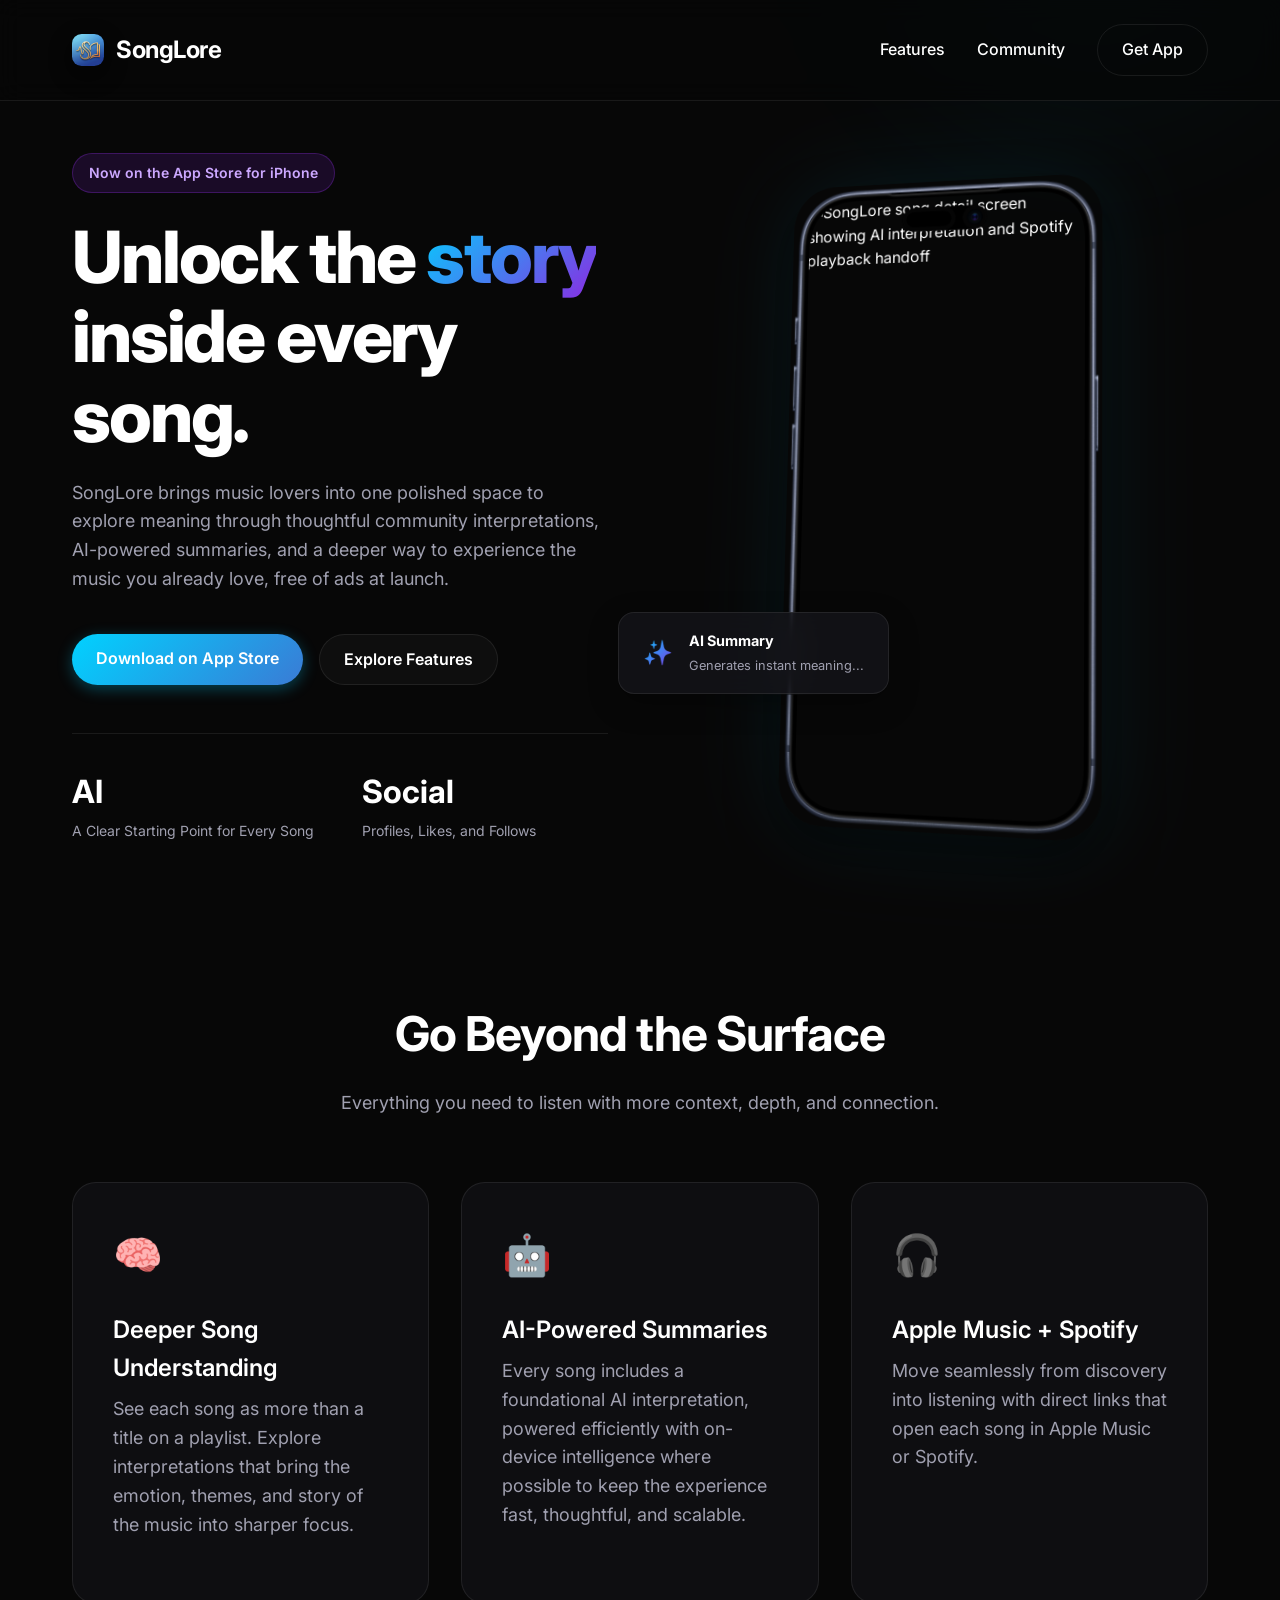
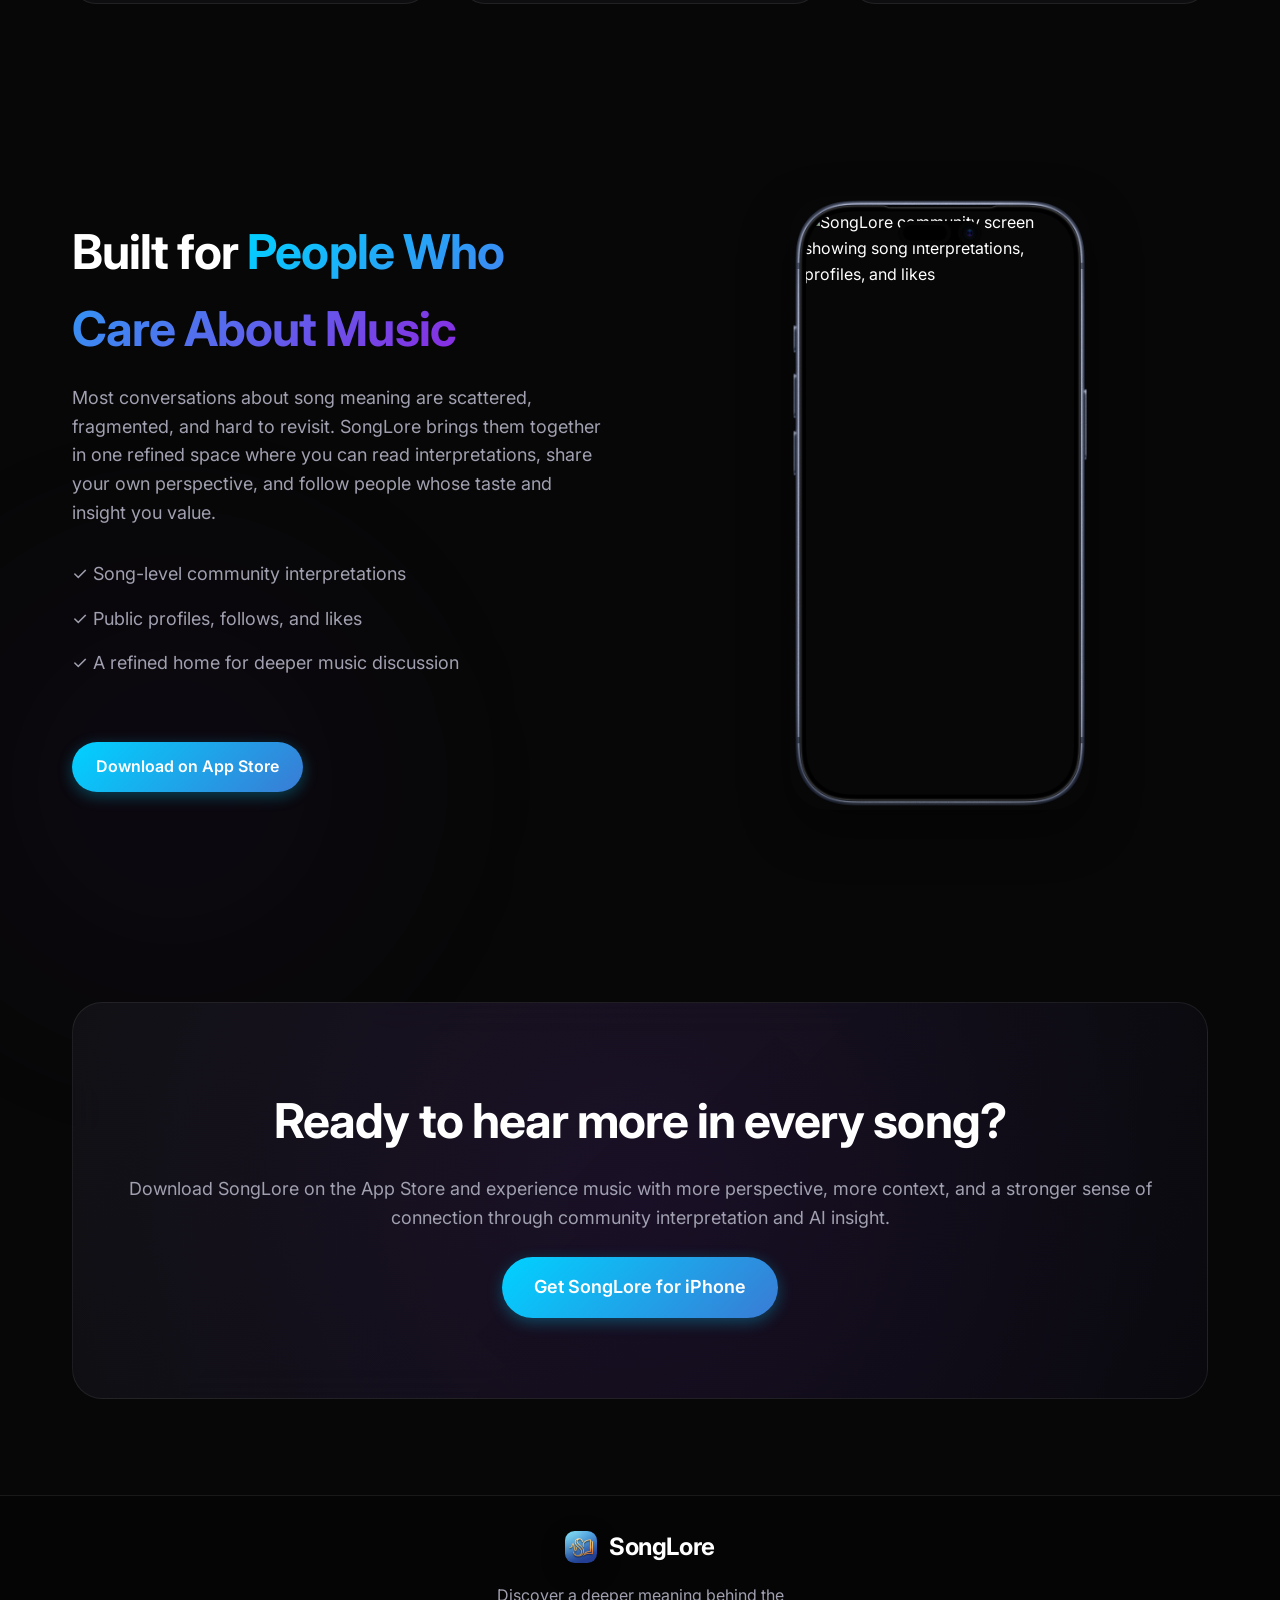
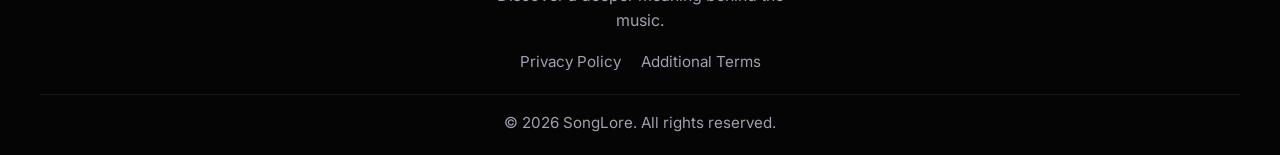
==== commit 3b154996: "Add files via upload" ====
--- a/index.html
+++ b/index.html
@@ -51,7 +51,10 @@
                 </div>
             </div>
             <div class="hero-image-wrapper">
-                <img src="images/IMG_2957.PNG" alt="SongLore song detail screen showing AI interpretation and Spotify playback handoff" class="hero-image">
+                <div class="iphone-frame hero-frame">
+                    <img src="images/iPhone%2017%20Pro%20-%20Deep%20Blue%20-%20Portrait.png" alt="iPhone 17 Frame" class="iphone-bezel">
+                    <img src="images/IMG_2954.PNG" alt="SongLore song detail screen showing AI interpretation and Spotify playback handoff" class="iphone-screen">
+                </div>
                 <div class="floating-card ai-card">
                     <div class="ai-icon">✨</div>
                     <div class="ai-text">
@@ -99,7 +102,10 @@
                 <a href="#download" class="btn btn-primary mt-2">Download on App Store</a>
             </div>
             <div class="social-image-wrapper">
-                <img src="images/IMG_2958.PNG" alt="SongLore community screen showing song interpretations, profiles, and likes" class="social-image">
+                <div class="iphone-frame social-frame">
+                    <img src="images/iPhone%2017%20Pro%20-%20Deep%20Blue%20-%20Portrait.png" alt="iPhone 17 Frame" class="iphone-bezel">
+                    <img src="images/IMG_2967.PNG" alt="SongLore community screen showing song interpretations, profiles, and likes" class="iphone-screen">
+                </div>
             </div>
         </section>
 
--- a/styles.css
+++ b/styles.css
@@ -16,12 +16,15 @@
     box-sizing: border-box;
 }
 
+html, body {
+    overflow-x: hidden;
+}
+
 body {
     font-family: 'Inter', sans-serif;
     background-color: var(--bg-color);
     color: var(--text-color);
     line-height: 1.6;
-    overflow-x: hidden;
     position: relative;
     -webkit-font-smoothing: antialiased;
 }
@@ -60,7 +63,7 @@
 
 /* Typography */
 h1 {
-    font-size: clamp(3rem, 5vw, 4.5rem);
+    font-size: clamp(2.5rem, 8vw, 4.5rem);
     font-weight: 800;
     line-height: 1.1;
     letter-spacing: -0.03em;
@@ -68,7 +71,7 @@
 }
 
 h2 {
-    font-size: clamp(2rem, 4vw, 3rem);
+    font-size: clamp(1.75rem, 6vw, 3rem);
     font-weight: 700;
     margin-bottom: 1rem;
     letter-spacing: -0.02em;
@@ -267,17 +270,42 @@
     justify-content: center;
 }
 
-.hero-image {
+.iphone-frame {
+    position: relative;
     max-width: 100%;
+    margin: 0 auto;
+}
+
+.hero-frame {
     width: 320px;
-    border-radius: 40px;
+    border-radius: 44px;
     box-shadow: 0 20px 50px rgba(0,0,0,0.5), 0 0 100px rgba(0,210,255,0.1);
     transform: perspective(1000px) rotateY(-10deg) rotateX(5deg);
     transition: transform 0.5s cubic-bezier(0.175, 0.885, 0.32, 1.275);
 }
 
-.hero-image-wrapper:hover .hero-image {
+.hero-image-wrapper:hover .hero-frame {
     transform: perspective(1000px) rotateY(-5deg) rotateX(2deg) translateY(-10px);
+}
+
+.iphone-bezel {
+    position: relative;
+    width: 100%;
+    height: auto;
+    z-index: 2;
+    pointer-events: none;
+    display: block;
+}
+
+.iphone-screen {
+    position: absolute;
+    top: 2.3%;
+    left: 4.8%;
+    width: 90.4%;
+    height: 95.4%;
+    border-radius: 12%; /* Scales with width nicely */
+    object-fit: cover;
+    z-index: 1;
 }
 
 .floating-card {
@@ -302,6 +330,7 @@
     background: linear-gradient(135deg, var(--primary-color), var(--accent-color));
     -webkit-background-clip: text;
     -webkit-text-fill-color: transparent;
+    background-clip: text;
 }
 
 .ai-text strong {
@@ -368,9 +397,9 @@
     flex: 1;
 }
 
-.social-image {
-    max-width: 100%;
-    border-radius: 24px;
+.social-frame {
+    width: 300px;
+    border-radius: 38px;
     box-shadow: 0 20px 50px rgba(0,0,0,0.4);
 }
 
@@ -611,7 +640,7 @@
         justify-content: center;
     }
 
-    .hero-image {
+    .hero-frame {
         transform: rotate(0) !important;
     }
     
@@ -625,10 +654,45 @@
 }
 
 @media (max-width: 768px) {
+    .container {
+        padding: 0 1.5rem;
+    }
+
     .nav-links {
         display: none;
     }
 
+    .hero {
+        padding-top: 6rem;
+        gap: 3rem;
+        min-height: auto;
+    }
+
+    .hero-stats {
+        gap: 1.5rem;
+    }
+
+    .features, .social-section, .cta-section {
+        padding: 4rem 1.5rem;
+    }
+    
+    .social-section {
+        gap: 3rem;
+    }
+
+    .features-grid {
+        grid-template-columns: 1fr;
+    }
+
+    .glass-panel {
+        padding: 3rem 1.5rem;
+    }
+
+    .iphone-frame {
+        width: 100%;
+        max-width: 320px;
+    }
+
     .policy-page {
         padding-top: 7rem;
     }
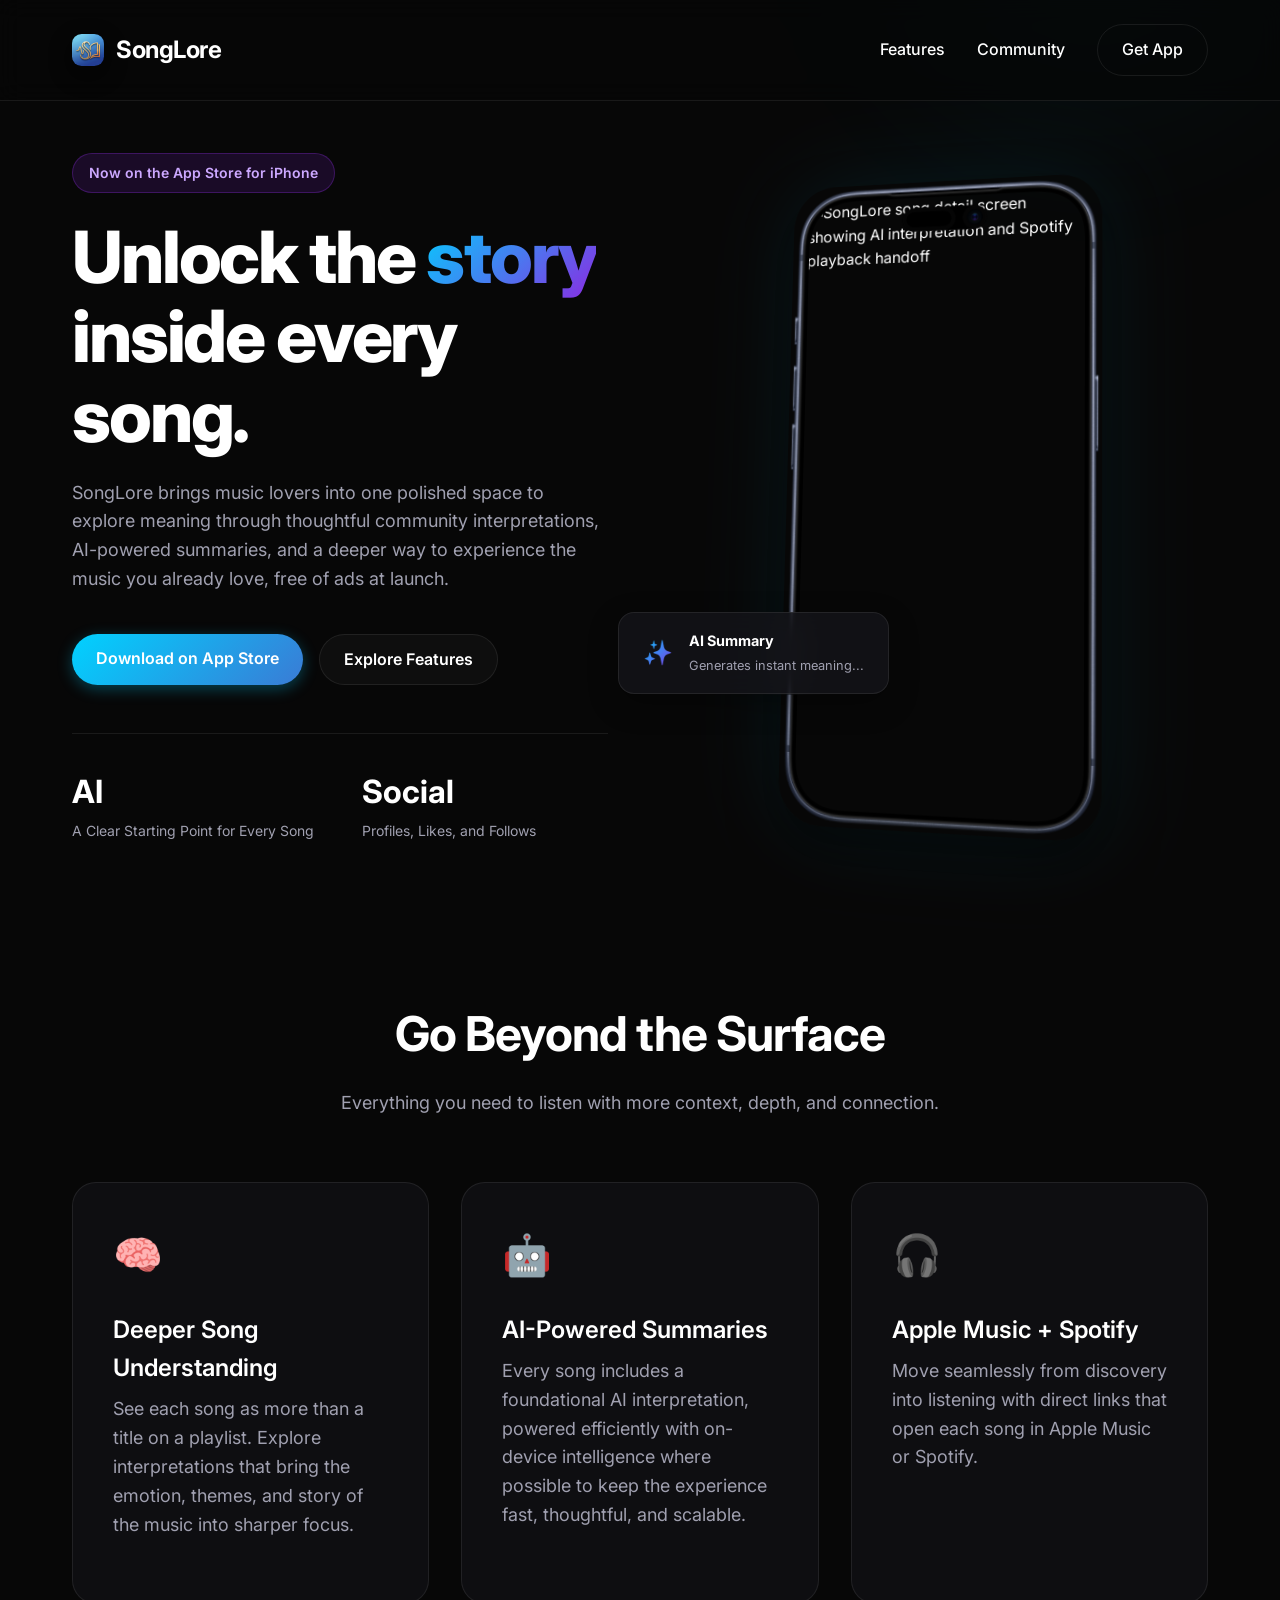
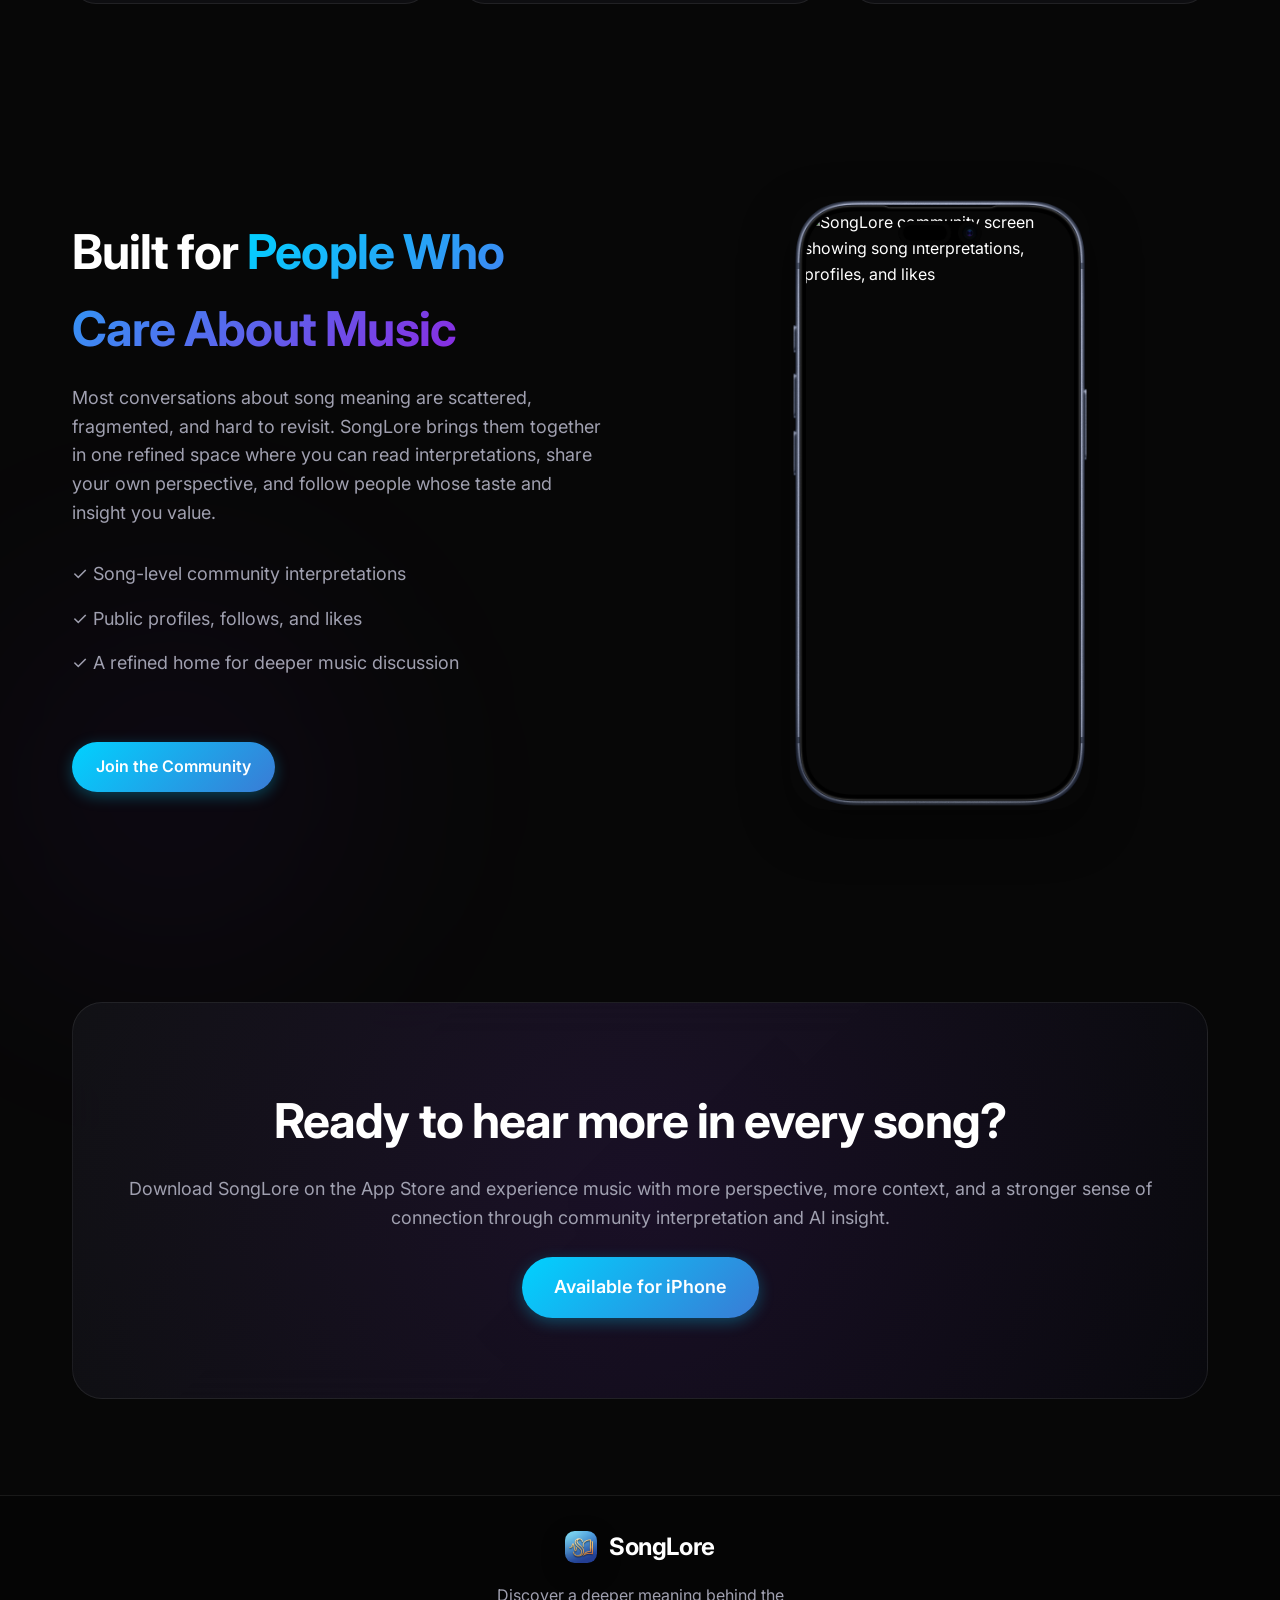
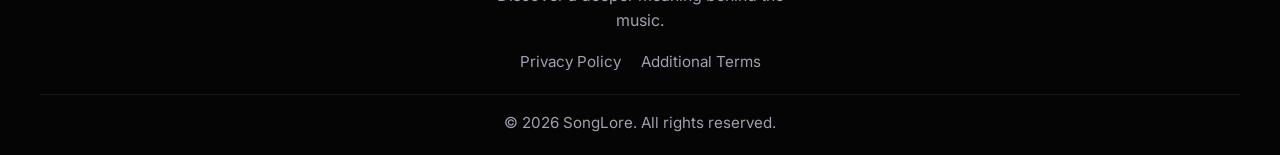
==== commit 8ab783df: "Add files via upload" ====
--- a/index.html
+++ b/index.html
@@ -24,7 +24,7 @@
             <nav class="nav-links">
                 <a href="#features">Features</a>
                 <a href="#community">Community</a>
-                <a href="#download" class="btn btn-outline">Get App</a>
+                <a href="https://apps.apple.com/us/app/song-lore/id6759627276" class="btn btn-outline" target="_blank">Get App</a>
             </nav>
         </div>
     </header>
@@ -36,7 +36,7 @@
                 <h1 class="hero-title">Unlock the <span class="gradient-text">story</span> inside every song.</h1>
                 <p class="hero-subtitle">SongLore brings music lovers into one polished space to explore meaning through thoughtful community interpretations, AI-powered summaries, and a deeper way to experience the music you already love, free of ads at launch.</p>
                 <div class="hero-cta">
-                    <a href="#download" class="btn btn-primary">Download on App Store</a>
+                    <a href="https://apps.apple.com/us/app/song-lore/id6759627276" class="btn btn-primary" target="_blank">Download on App Store</a>
                     <a href="#features" class="btn btn-secondary">Explore Features</a>
                 </div>
                 <div class="hero-stats">
@@ -99,7 +99,7 @@
                     <li>✓ Public profiles, follows, and likes</li>
                     <li>✓ A refined home for deeper music discussion</li>
                 </ul>
-                <a href="#download" class="btn btn-primary mt-2">Download on App Store</a>
+                <a href="https://apps.apple.com/us/app/song-lore/id6759627276" class="btn btn-primary mt-2" target="_blank">Join the Community</a>
             </div>
             <div class="social-image-wrapper">
                 <div class="iphone-frame social-frame">
@@ -113,7 +113,7 @@
             <div class="cta-box glass-panel">
                 <h2>Ready to hear more in every song?</h2>
                 <p>Download SongLore on the App Store and experience music with more perspective, more context, and a stronger sense of connection through community interpretation and AI insight.</p>
-                <a href="#" class="btn btn-primary btn-large">Get SongLore for iPhone</a>
+                <a href="https://apps.apple.com/us/app/song-lore/id6759627276" class="btn btn-primary btn-large" target="_blank">Available for iPhone</a>
             </div>
         </section>
     </main>
@@ -159,5 +159,18 @@
             observer.observe(el);
         });
     </script>
+
+    <script type="text/javascript">
+        window.doorbellOptions = {
+            "id": "14615",
+            "appKey": "flC0YT7MbxRh6dQFUAIN9uYTwOWw1kbMQDPj4t0f6RWSBZNoBVW69aOh5np8bNYo"
+        };
+        (function(w, d, t) {
+            var hasLoaded = false;
+            function l() { if (hasLoaded) { return; } hasLoaded = true; window.doorbellOptions.windowLoaded = true; var g = d.createElement(t);g.id = 'doorbellScript';g.type = 'text/javascript';g.crossorigin = 'anonymous';g.async = true;g.src = 'https://embed.doorbell.io/button/'+window.doorbellOptions['id']+'?t='+(new Date().getTime());(d.getElementsByTagName('head')[0]||d.getElementsByTagName('body')[0]).appendChild(g); }
+            if (w.attachEvent) { w.attachEvent('onload', l); } else if (w.addEventListener) { w.addEventListener('load', l, false); } else { l(); }
+            if (d.readyState == 'complete') { l(); }
+        }(window, document, 'script'));
+    </script>
 </body>
 </html>
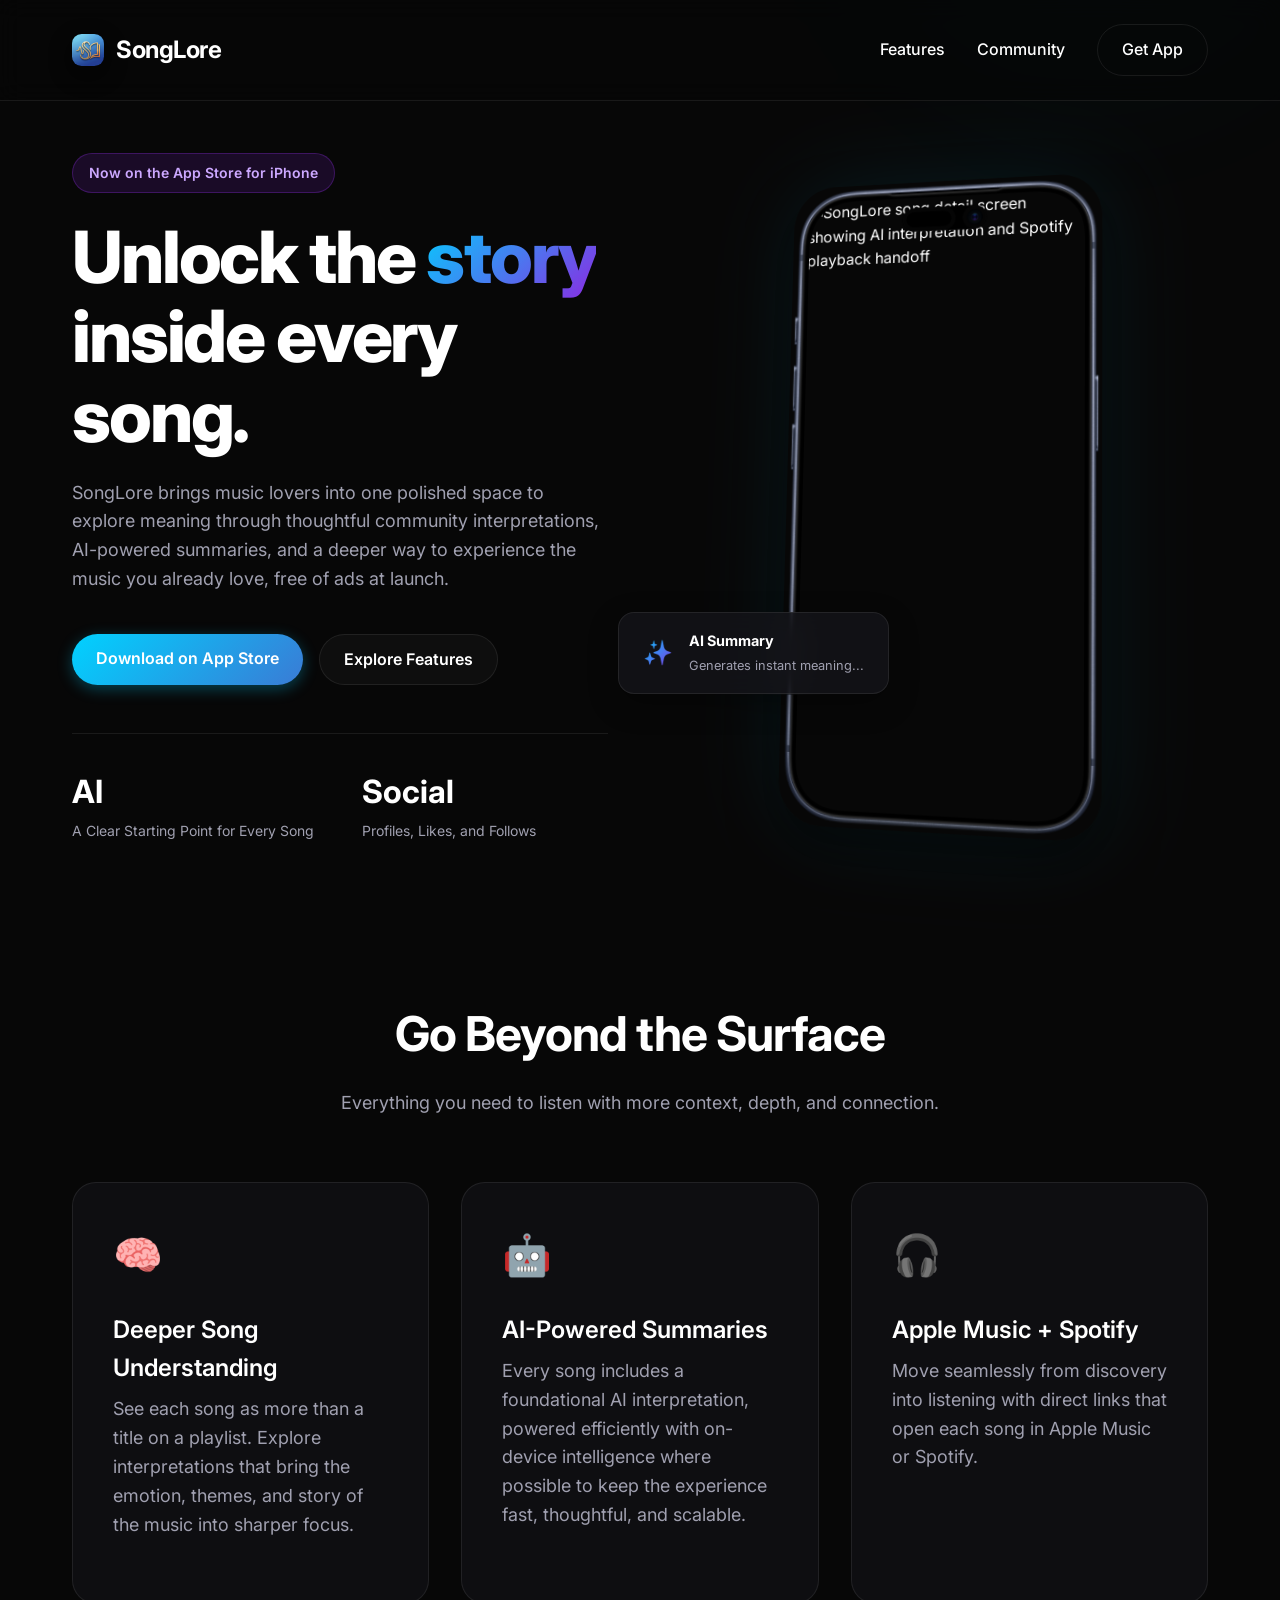
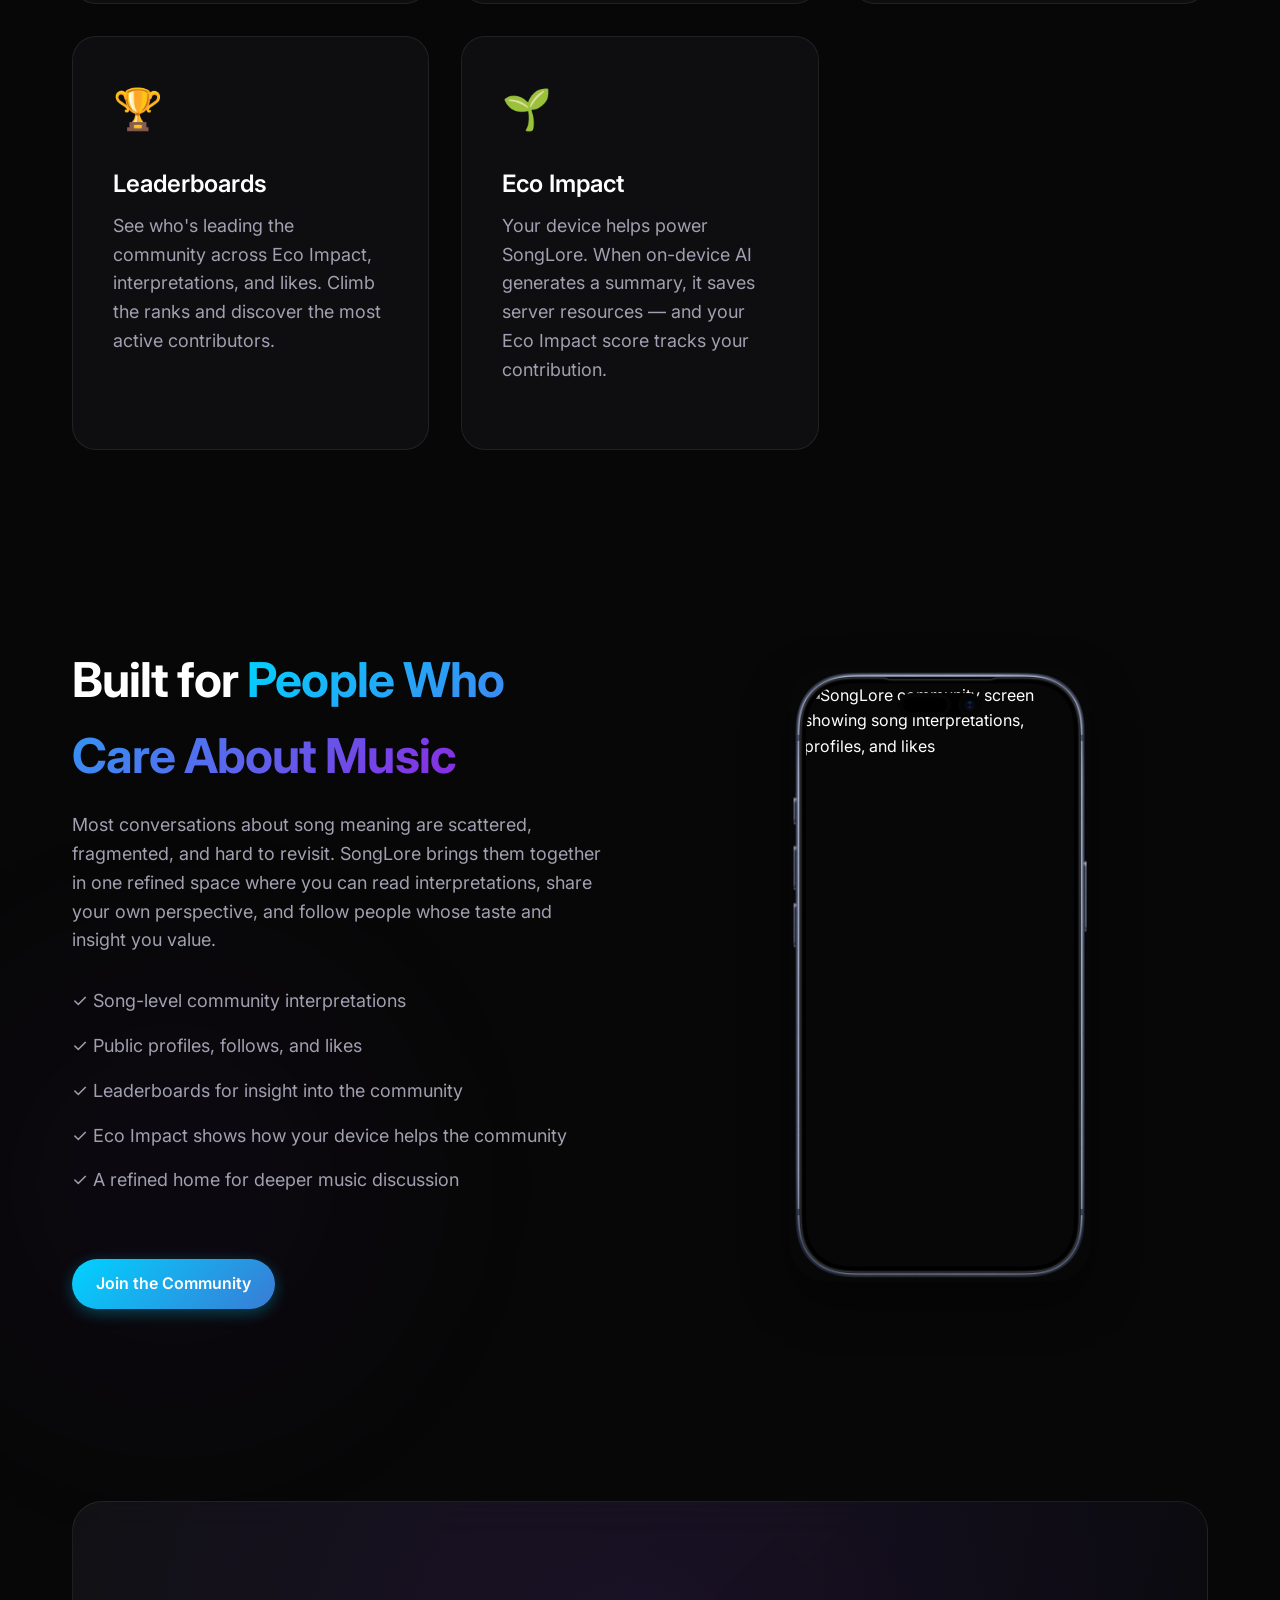
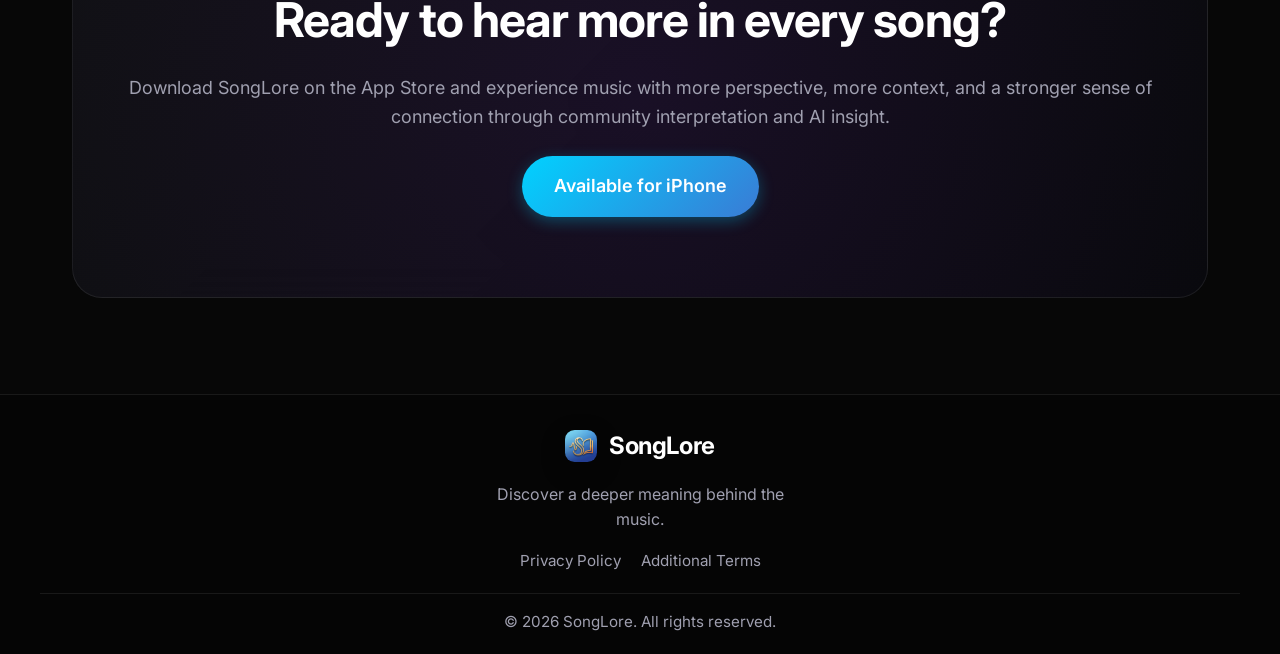
==== commit 39153a0a: "Add files via upload" ====
--- a/index.html
+++ b/index.html
@@ -87,6 +87,16 @@
                     <h3>Apple Music + Spotify</h3>
                     <p>Move seamlessly from discovery into listening with direct links that open each song in Apple Music or Spotify.</p>
                 </div>
+                <div class="feature-card">
+                    <div class="feature-icon">🏆</div>
+                    <h3>Leaderboards</h3>
+                    <p>See who's leading the community across Eco Impact, interpretations, and likes. Climb the ranks and discover the most active contributors.</p>
+                </div>
+                <div class="feature-card">
+                    <div class="feature-icon">🌱</div>
+                    <h3>Eco Impact</h3>
+                    <p>Your device helps power SongLore. When on-device AI generates a summary, it saves server resources — and your Eco Impact score tracks your contribution.</p>
+                </div>
             </div>
         </section>
 
@@ -97,6 +107,8 @@
                 <ul class="benefit-list">
                     <li>✓ Song-level community interpretations</li>
                     <li>✓ Public profiles, follows, and likes</li>
+                    <li>✓ Leaderboards for insight into the community</li>
+                    <li>✓ Eco Impact shows how your device helps the community</li>
                     <li>✓ A refined home for deeper music discussion</li>
                 </ul>
                 <a href="https://apps.apple.com/us/app/song-lore/id6759627276" class="btn btn-primary mt-2" target="_blank">Join the Community</a>
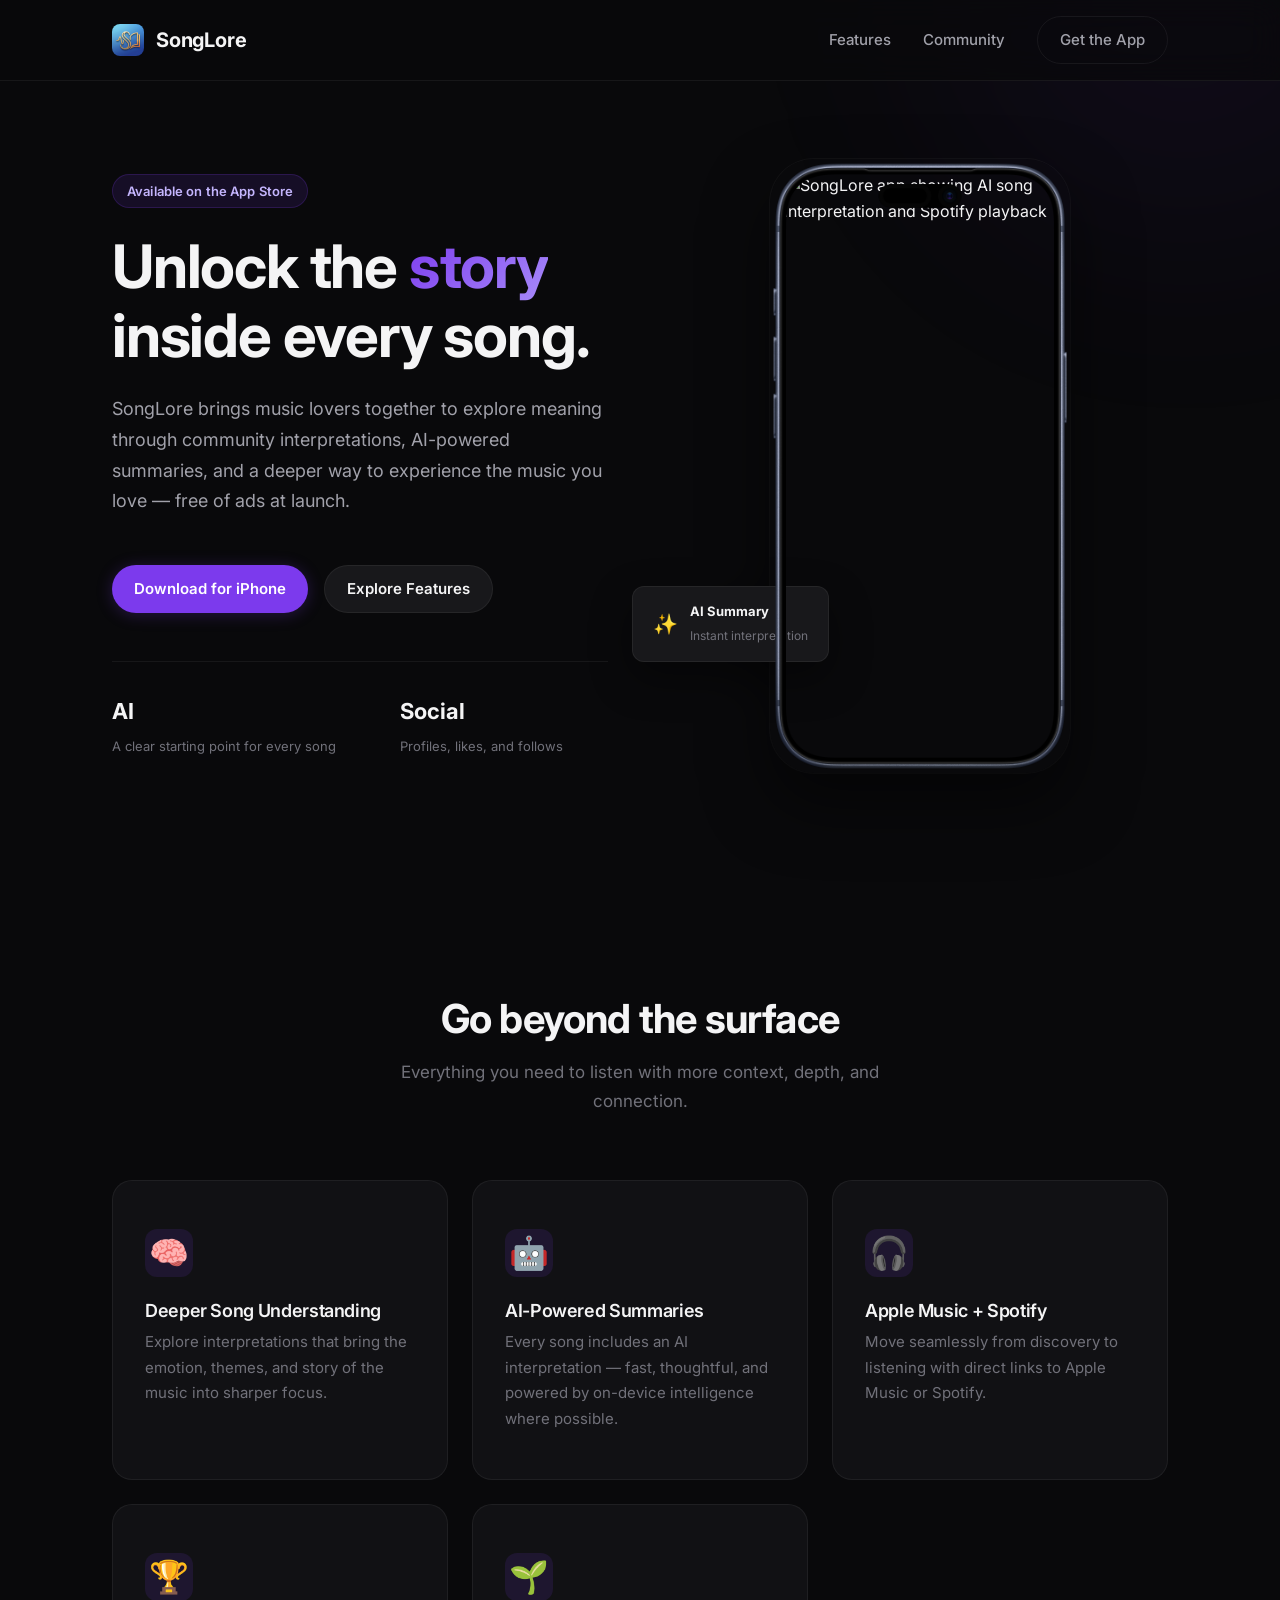
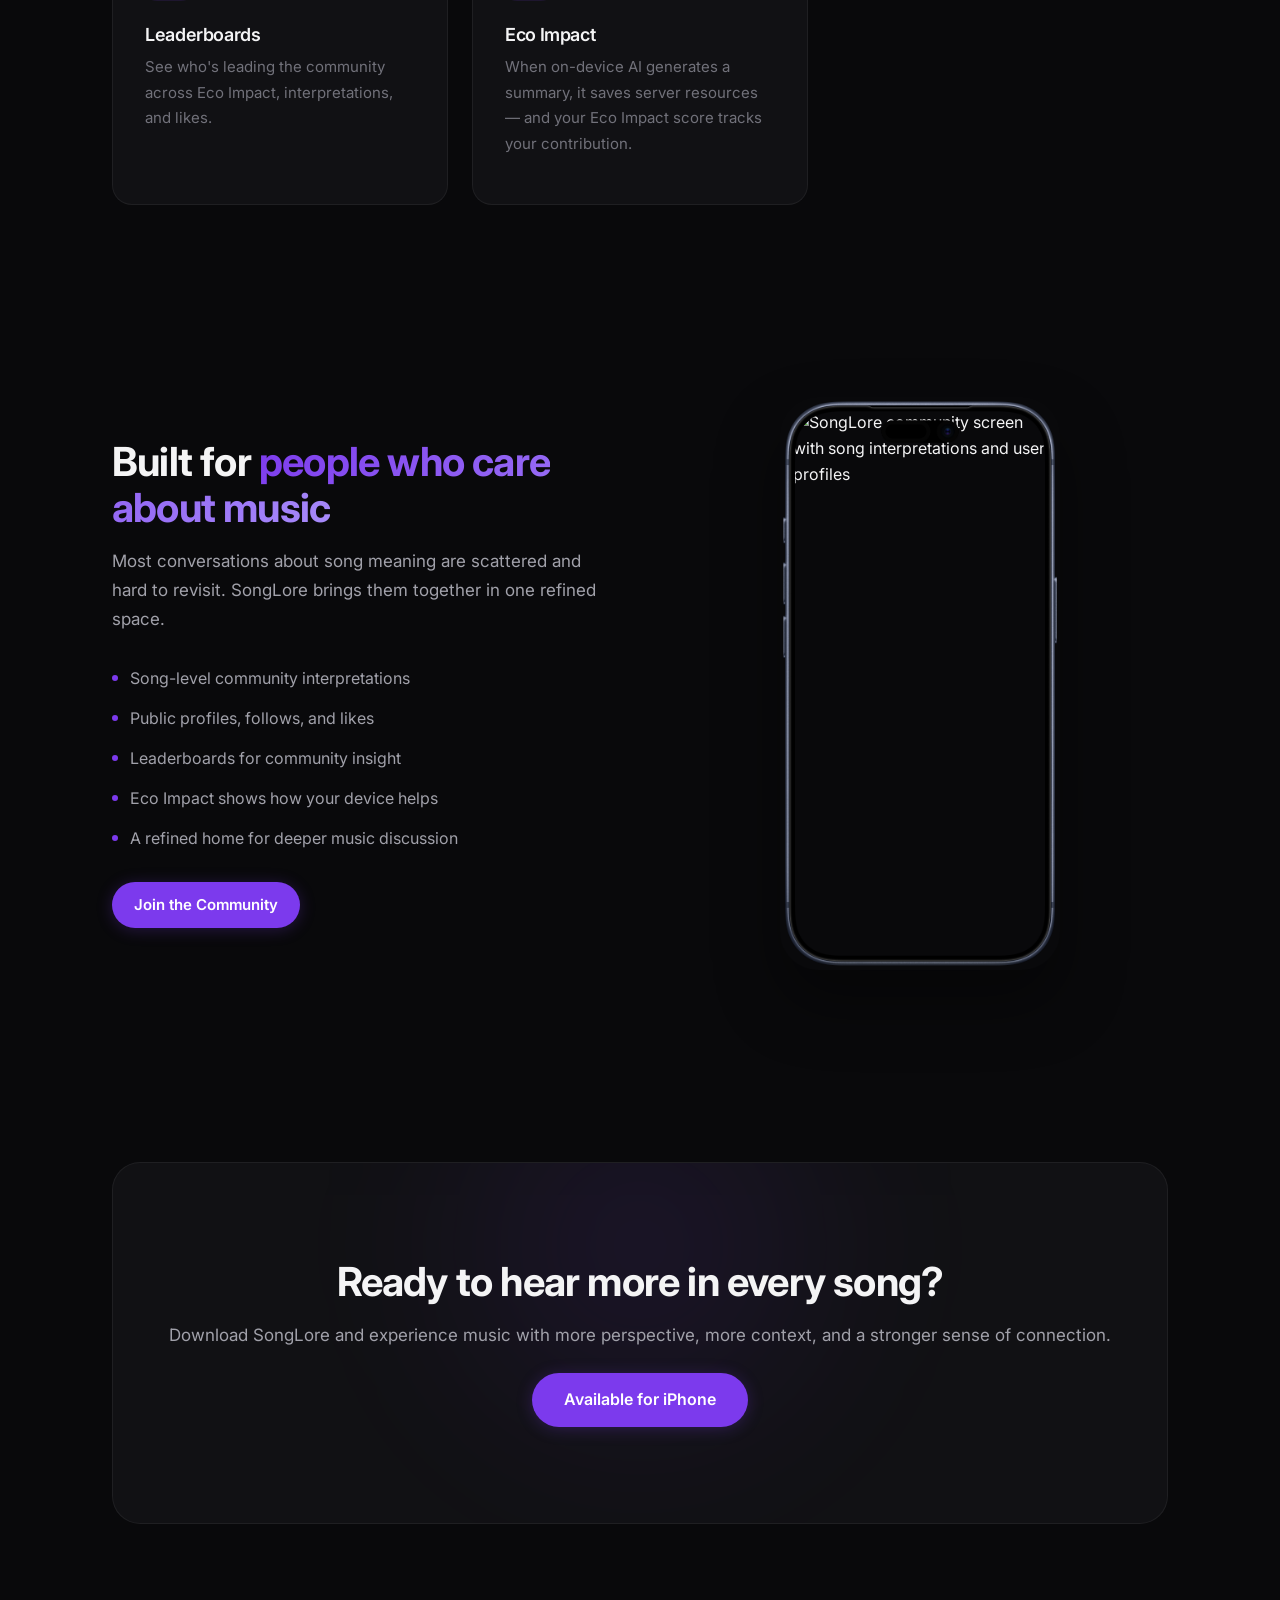
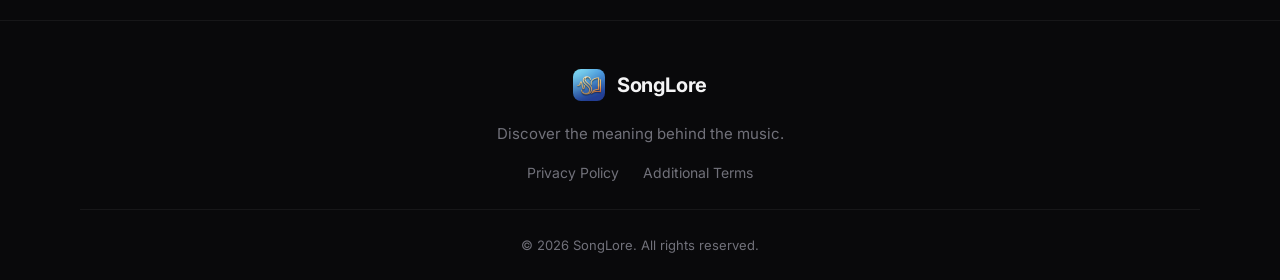
==== commit 6e427fea: "Add files via upload" ====
--- a/index.html
+++ b/index.html
@@ -3,28 +3,74 @@
 <head>
     <meta charset="UTF-8">
     <meta name="viewport" content="width=device-width, initial-scale=1.0">
-    <title>SongLore - Discover the Meaning Behind the Music</title>
-    <meta name="description" content="SongLore is a refined iPhone app for discovering what songs mean through AI summaries, community interpretations, and seamless links to Apple Music and Spotify.">
-    
+    <title>SongLore — Discover the Meaning Behind the Music</title>
+    <meta name="description" content="SongLore is an iPhone app for discovering what songs mean through AI-powered summaries, community interpretations, and seamless links to Apple Music and Spotify.">
+    <meta name="keywords" content="song meaning, lyrics interpretation, music app, AI song analysis, Apple Music, Spotify, song community, music discovery, iPhone app">
+    <meta name="author" content="Skyler Martin">
+    <meta name="robots" content="index, follow">
+    <link rel="canonical" href="https://songlore.app/">
+
+    <!-- Open Graph -->
+    <meta property="og:type" content="website">
+    <meta property="og:title" content="SongLore — Discover the Meaning Behind the Music">
+    <meta property="og:description" content="Explore what songs really mean with AI summaries, community interpretations, and links to Apple Music and Spotify.">
+    <meta property="og:url" content="https://songlore.app/">
+    <meta property="og:site_name" content="SongLore">
+    <meta property="og:image" content="https://songlore.app/images/songloreicon.png">
+
+    <!-- Twitter Card -->
+    <meta name="twitter:card" content="summary_large_image">
+    <meta name="twitter:title" content="SongLore — Discover the Meaning Behind the Music">
+    <meta name="twitter:description" content="Explore what songs really mean with AI summaries, community interpretations, and links to Apple Music and Spotify.">
+    <meta name="twitter:image" content="https://songlore.app/images/songloreicon.png">
+
+    <!-- Favicon -->
+    <link rel="icon" type="image/png" href="images/songloreicon.png">
+    <link rel="apple-touch-icon" href="images/songloreicon.png">
+
     <link rel="preconnect" href="https://fonts.googleapis.com">
     <link rel="preconnect" href="https://fonts.gstatic.com" crossorigin>
-    <link href="https://fonts.googleapis.com/css2?family=Inter:wght@300;400;500;600;700;800&display=swap" rel="stylesheet">
+    <link href="https://fonts.googleapis.com/css2?family=Inter:wght@300;400;500;600;700&display=swap" rel="stylesheet">
     <link rel="stylesheet" href="styles.css">
+
+    <!-- Structured Data -->
+    <script type="application/ld+json">
+    {
+        "@context": "https://schema.org",
+        "@type": "MobileApplication",
+        "name": "SongLore",
+        "operatingSystem": "iOS",
+        "applicationCategory": "MusicApplication",
+        "description": "Discover the meaning behind every song with AI-powered summaries, community interpretations, and links to Apple Music and Spotify.",
+        "offers": {
+            "@type": "Offer",
+            "price": "0",
+            "priceCurrency": "USD"
+        },
+        "author": {
+            "@type": "Person",
+            "name": "Skyler Martin"
+        },
+        "installUrl": "https://apps.apple.com/us/app/song-lore/id6759627276"
+    }
+    </script>
 </head>
 <body>
-    <div class="blob blob-1"></div>
-    <div class="blob blob-2"></div>
-    
+
     <header class="navbar">
         <div class="container">
-            <a href="index.html" class="logo logo-lockup">
-                <img src="images/songloreicon.png" alt="SongLore logo" class="logo-icon">
+            <a href="index.html" class="logo logo-lockup" aria-label="SongLore home">
+                <img src="images/songloreicon.png" alt="SongLore" class="logo-icon" width="32" height="32">
                 <span>SongLore</span>
             </a>
-            <nav class="nav-links">
+            <button class="nav-toggle" aria-label="Toggle navigation" aria-expanded="false">
+                <svg class="icon-menu" viewBox="0 0 24 24"><line x1="3" y1="6" x2="21" y2="6"/><line x1="3" y1="12" x2="21" y2="12"/><line x1="3" y1="18" x2="21" y2="18"/></svg>
+                <svg class="icon-close" viewBox="0 0 24 24"><line x1="18" y1="6" x2="6" y2="18"/><line x1="6" y1="6" x2="18" y2="18"/></svg>
+            </button>
+            <nav class="nav-links" id="nav-links">
                 <a href="#features">Features</a>
                 <a href="#community">Community</a>
-                <a href="https://apps.apple.com/us/app/song-lore/id6759627276" class="btn btn-outline" target="_blank">Get App</a>
+                <a href="https://apps.apple.com/us/app/song-lore/id6759627276" class="btn btn-outline" target="_blank" rel="noopener">Get the App</a>
             </nav>
         </div>
     </header>
@@ -32,34 +78,34 @@
     <main>
         <section class="hero container">
             <div class="hero-content">
-                <div class="badge">Now on the App Store for iPhone</div>
-                <h1 class="hero-title">Unlock the <span class="gradient-text">story</span> inside every song.</h1>
-                <p class="hero-subtitle">SongLore brings music lovers into one polished space to explore meaning through thoughtful community interpretations, AI-powered summaries, and a deeper way to experience the music you already love, free of ads at launch.</p>
+                <div class="badge">Available on the App Store</div>
+                <h1>Unlock the <span class="gradient-text">story</span> inside every song.</h1>
+                <p class="hero-subtitle">SongLore brings music lovers together to explore meaning through community interpretations, AI-powered summaries, and a deeper way to experience the music you love — free of ads at launch.</p>
                 <div class="hero-cta">
-                    <a href="https://apps.apple.com/us/app/song-lore/id6759627276" class="btn btn-primary" target="_blank">Download on App Store</a>
+                    <a href="https://apps.apple.com/us/app/song-lore/id6759627276" class="btn btn-primary" target="_blank" rel="noopener">Download for iPhone</a>
                     <a href="#features" class="btn btn-secondary">Explore Features</a>
                 </div>
                 <div class="hero-stats">
                     <div class="stat">
                         <span class="stat-num">AI</span>
-                        <span class="stat-label">A Clear Starting Point for Every Song</span>
+                        <span class="stat-label">A clear starting point for every song</span>
                     </div>
                     <div class="stat">
                         <span class="stat-num">Social</span>
-                        <span class="stat-label">Profiles, Likes, and Follows</span>
+                        <span class="stat-label">Profiles, likes, and follows</span>
                     </div>
                 </div>
             </div>
             <div class="hero-image-wrapper">
                 <div class="iphone-frame hero-frame">
-                    <img src="images/iPhone%2017%20Pro%20-%20Deep%20Blue%20-%20Portrait.png" alt="iPhone 17 Frame" class="iphone-bezel">
-                    <img src="images/IMG_2954.PNG" alt="SongLore song detail screen showing AI interpretation and Spotify playback handoff" class="iphone-screen">
+                    <img src="images/iPhone%2017%20Pro%20-%20Deep%20Blue%20-%20Portrait.png" alt="iPhone frame" class="iphone-bezel" width="320" height="650" loading="eager">
+                    <img src="images/IMG_2954.PNG" alt="SongLore app showing AI song interpretation and Spotify playback" class="iphone-screen" loading="eager">
                 </div>
                 <div class="floating-card ai-card">
                     <div class="ai-icon">✨</div>
                     <div class="ai-text">
                         <strong>AI Summary</strong>
-                        <span>Generates instant meaning...</span>
+                        <span>Instant interpretation</span>
                     </div>
                 </div>
             </div>
@@ -67,56 +113,56 @@
 
         <section id="features" class="features container">
             <div class="section-header">
-                <h2>Go Beyond the Surface</h2>
+                <h2>Go beyond the surface</h2>
                 <p>Everything you need to listen with more context, depth, and connection.</p>
             </div>
-            
+
             <div class="features-grid">
-                <div class="feature-card">
+                <article class="feature-card">
                     <div class="feature-icon">🧠</div>
                     <h3>Deeper Song Understanding</h3>
-                    <p>See each song as more than a title on a playlist. Explore interpretations that bring the emotion, themes, and story of the music into sharper focus.</p>
-                </div>
-                <div class="feature-card">
+                    <p>Explore interpretations that bring the emotion, themes, and story of the music into sharper focus.</p>
+                </article>
+                <article class="feature-card">
                     <div class="feature-icon">🤖</div>
                     <h3>AI-Powered Summaries</h3>
-                    <p>Every song includes a foundational AI interpretation, powered efficiently with on-device intelligence where possible to keep the experience fast, thoughtful, and scalable.</p>
-                </div>
-                <div class="feature-card">
+                    <p>Every song includes an AI interpretation — fast, thoughtful, and powered by on-device intelligence where possible.</p>
+                </article>
+                <article class="feature-card">
                     <div class="feature-icon">🎧</div>
                     <h3>Apple Music + Spotify</h3>
-                    <p>Move seamlessly from discovery into listening with direct links that open each song in Apple Music or Spotify.</p>
-                </div>
-                <div class="feature-card">
+                    <p>Move seamlessly from discovery to listening with direct links to Apple Music or Spotify.</p>
+                </article>
+                <article class="feature-card">
                     <div class="feature-icon">🏆</div>
                     <h3>Leaderboards</h3>
-                    <p>See who's leading the community across Eco Impact, interpretations, and likes. Climb the ranks and discover the most active contributors.</p>
-                </div>
-                <div class="feature-card">
+                    <p>See who's leading the community across Eco Impact, interpretations, and likes.</p>
+                </article>
+                <article class="feature-card">
                     <div class="feature-icon">🌱</div>
                     <h3>Eco Impact</h3>
-                    <p>Your device helps power SongLore. When on-device AI generates a summary, it saves server resources — and your Eco Impact score tracks your contribution.</p>
-                </div>
+                    <p>When on-device AI generates a summary, it saves server resources — and your Eco Impact score tracks your contribution.</p>
+                </article>
             </div>
         </section>
 
         <section id="community" class="social-section container">
             <div class="social-content">
-                <h2>Built for <span class="gradient-text">People Who Care About Music</span></h2>
-                <p>Most conversations about song meaning are scattered, fragmented, and hard to revisit. SongLore brings them together in one refined space where you can read interpretations, share your own perspective, and follow people whose taste and insight you value.</p>
+                <h2>Built for <span class="gradient-text">people who care about music</span></h2>
+                <p>Most conversations about song meaning are scattered and hard to revisit. SongLore brings them together in one refined space.</p>
                 <ul class="benefit-list">
-                    <li>✓ Song-level community interpretations</li>
-                    <li>✓ Public profiles, follows, and likes</li>
-                    <li>✓ Leaderboards for insight into the community</li>
-                    <li>✓ Eco Impact shows how your device helps the community</li>
-                    <li>✓ A refined home for deeper music discussion</li>
+                    <li>Song-level community interpretations</li>
+                    <li>Public profiles, follows, and likes</li>
+                    <li>Leaderboards for community insight</li>
+                    <li>Eco Impact shows how your device helps</li>
+                    <li>A refined home for deeper music discussion</li>
                 </ul>
-                <a href="https://apps.apple.com/us/app/song-lore/id6759627276" class="btn btn-primary mt-2" target="_blank">Join the Community</a>
+                <a href="https://apps.apple.com/us/app/song-lore/id6759627276" class="btn btn-primary" target="_blank" rel="noopener">Join the Community</a>
             </div>
             <div class="social-image-wrapper">
                 <div class="iphone-frame social-frame">
-                    <img src="images/iPhone%2017%20Pro%20-%20Deep%20Blue%20-%20Portrait.png" alt="iPhone 17 Frame" class="iphone-bezel">
-                    <img src="images/IMG_2967.PNG" alt="SongLore community screen showing song interpretations, profiles, and likes" class="iphone-screen">
+                    <img src="images/iPhone%2017%20Pro%20-%20Deep%20Blue%20-%20Portrait.png" alt="iPhone frame" class="iphone-bezel" width="280" height="570" loading="lazy">
+                    <img src="images/IMG_2967.PNG" alt="SongLore community screen with song interpretations and user profiles" class="iphone-screen" loading="lazy">
                 </div>
             </div>
         </section>
@@ -124,8 +170,8 @@
         <section id="download" class="cta-section container">
             <div class="cta-box glass-panel">
                 <h2>Ready to hear more in every song?</h2>
-                <p>Download SongLore on the App Store and experience music with more perspective, more context, and a stronger sense of connection through community interpretation and AI insight.</p>
-                <a href="https://apps.apple.com/us/app/song-lore/id6759627276" class="btn btn-primary btn-large" target="_blank">Available for iPhone</a>
+                <p>Download SongLore and experience music with more perspective, more context, and a stronger sense of connection.</p>
+                <a href="https://apps.apple.com/us/app/song-lore/id6759627276" class="btn btn-primary btn-large" target="_blank" rel="noopener">Available for iPhone</a>
             </div>
         </section>
     </main>
@@ -134,10 +180,10 @@
         <div class="container footer-content">
             <div class="footer-brand">
                 <div class="logo logo-lockup footer-logo">
-                    <img src="images/songloreicon.png" alt="SongLore logo" class="logo-icon">
+                    <img src="images/songloreicon.png" alt="SongLore" class="logo-icon" width="32" height="32">
                     <span>SongLore</span>
                 </div>
-                <p>Discover a deeper meaning behind the music.</p>
+                <p>Discover the meaning behind the music.</p>
                 <div class="legal-links">
                     <a href="privacy.html">Privacy Policy</a>
                     <a href="terms.html">Additional Terms</a>
@@ -150,21 +196,31 @@
     </footer>
 
     <script>
-        // Simple scroll reveal
-        const observerOptions = {
-            root: null,
-            rootMargin: '0px',
-            threshold: 0.1
-        };
-
-        const observer = new IntersectionObserver((entries, observer) => {
+        // Mobile nav toggle
+        const toggle = document.querySelector('.nav-toggle');
+        const navLinks = document.getElementById('nav-links');
+        toggle.addEventListener('click', () => {
+            const open = navLinks.classList.toggle('open');
+            toggle.classList.toggle('active');
+            toggle.setAttribute('aria-expanded', open);
+        });
+        navLinks.querySelectorAll('a').forEach(link => {
+            link.addEventListener('click', () => {
+                navLinks.classList.remove('open');
+                toggle.classList.remove('active');
+                toggle.setAttribute('aria-expanded', 'false');
+            });
+        });
+
+        // Scroll reveal
+        const observer = new IntersectionObserver((entries) => {
             entries.forEach(entry => {
-                if(entry.isIntersecting) {
+                if (entry.isIntersecting) {
                     entry.target.classList.add('visible');
                     observer.unobserve(entry.target);
                 }
             });
-        }, observerOptions);
+        }, { threshold: 0.1 });
 
         document.querySelectorAll('.feature-card, .social-content, .social-image-wrapper, .cta-box').forEach(el => {
             el.classList.add('reveal-on-scroll');
--- a/styles.css
+++ b/styles.css
@@ -1,123 +1,149 @@
+/* ========================================
+   SongLore — Design System
+   Clean, cohesive, modern dark theme
+   ======================================== */
+
 :root {
-    --bg-color: #070707;
-    --text-color: #ffffff;
-    --text-muted: #a0a0b0;
-    --primary-color: #00d2ff;
-    --secondary-color: #3a7bd5;
-    --accent-color: #8a2be2;
-    --glass-bg: rgba(255, 255, 255, 0.03);
-    --glass-border: rgba(255, 255, 255, 0.08);
-    --card-bg: rgba(20, 20, 25, 0.6);
-}
-
-* {
+    /* Colors */
+    --bg:          #09090b;
+    --bg-raised:   #111114;
+    --bg-surface:  #18181b;
+    --border:      rgba(255, 255, 255, 0.06);
+    --border-hover:rgba(255, 255, 255, 0.12);
+
+    --text:        #f4f4f5;
+    --text-secondary: #a1a1aa;
+    --text-tertiary:  #71717a;
+
+    --accent:      #7c3aed;
+    --accent-soft: rgba(124, 58, 237, 0.12);
+    --accent-glow: rgba(124, 58, 237, 0.25);
+    --accent-text: #c4b5fd;
+
+    /* Spacing scale (8px base) */
+    --space-1: 0.25rem;   /* 4px */
+    --space-2: 0.5rem;    /* 8px */
+    --space-3: 0.75rem;   /* 12px */
+    --space-4: 1rem;      /* 16px */
+    --space-5: 1.5rem;    /* 24px */
+    --space-6: 2rem;      /* 32px */
+    --space-7: 3rem;      /* 48px */
+    --space-8: 4rem;      /* 64px */
+    --space-9: 6rem;      /* 96px */
+    --space-10: 8rem;     /* 128px */
+
+    /* Radius */
+    --radius-sm: 8px;
+    --radius-md: 12px;
+    --radius-lg: 20px;
+    --radius-xl: 28px;
+    --radius-full: 9999px;
+
+    /* Transitions */
+    --ease: cubic-bezier(0.16, 1, 0.3, 1);
+    --duration: 0.3s;
+}
+
+/* ── Reset ── */
+*, *::before, *::after {
     margin: 0;
     padding: 0;
     box-sizing: border-box;
 }
 
+html {
+    scroll-behavior: smooth;
+}
+
 html, body {
     overflow-x: hidden;
 }
 
 body {
-    font-family: 'Inter', sans-serif;
-    background-color: var(--bg-color);
-    color: var(--text-color);
+    font-family: 'Inter', -apple-system, BlinkMacSystemFont, 'Segoe UI', sans-serif;
+    background: var(--bg);
+    color: var(--text);
     line-height: 1.6;
-    position: relative;
     -webkit-font-smoothing: antialiased;
-}
-
-/* Background effects */
-.blob {
-    position: absolute;
-    filter: blur(100px);
-    z-index: -1;
-    opacity: 0.5;
-    border-radius: 50%;
-    animation: float 10s ease-in-out infinite alternate;
-}
-
-.blob-1 {
-    top: -10%;
-    right: -5%;
-    width: 500px;
-    height: 500px;
-    background: radial-gradient(circle, rgba(0,210,255,0.2) 0%, rgba(58,123,213,0) 70%);
-}
-
-.blob-2 {
-    bottom: 20%;
-    left: -10%;
-    width: 600px;
-    height: 600px;
-    background: radial-gradient(circle, rgba(138,43,226,0.15) 0%, rgba(0,0,0,0) 70%);
-    animation-delay: -5s;
-}
-
-@keyframes float {
-    0% { transform: translateY(0) scale(1); }
-    100% { transform: translateY(50px) scale(1.1); }
-}
-
-/* Typography */
+    -moz-osx-font-smoothing: grayscale;
+}
+
+/* ── Typography ── */
+h1, h2, h3 {
+    color: var(--text);
+    line-height: 1.15;
+    letter-spacing: -0.02em;
+}
+
 h1 {
-    font-size: clamp(2.5rem, 8vw, 4.5rem);
-    font-weight: 800;
-    line-height: 1.1;
-    letter-spacing: -0.03em;
-    margin-bottom: 1.5rem;
+    font-size: clamp(2.25rem, 6vw, 3.75rem);
+    font-weight: 700;
+    margin-bottom: var(--space-5);
 }
 
 h2 {
-    font-size: clamp(1.75rem, 6vw, 3rem);
+    font-size: clamp(1.5rem, 4vw, 2.5rem);
     font-weight: 700;
-    margin-bottom: 1rem;
-    letter-spacing: -0.02em;
+    margin-bottom: var(--space-4);
 }
 
 h3 {
-    font-size: 1.5rem;
+    font-size: 1.25rem;
     font-weight: 600;
-    margin-bottom: 0.5rem;
+    margin-bottom: var(--space-2);
 }
 
 p {
-    font-size: 1.125rem;
-    color: var(--text-muted);
-    margin-bottom: 1.5rem;
+    font-size: 1.0625rem;
+    color: var(--text-secondary);
+    margin-bottom: var(--space-5);
+    line-height: 1.7;
 }
 
 .gradient-text {
-    background: linear-gradient(135deg, var(--primary-color), var(--accent-color));
+    background: linear-gradient(135deg, var(--accent), #a78bfa);
     -webkit-background-clip: text;
     -webkit-text-fill-color: transparent;
     background-clip: text;
 }
 
-/* Layout */
+/* ── Layout ── */
 .container {
-    max-width: 1200px;
+    max-width: 1120px;
     margin: 0 auto;
-    padding: 0 2rem;
-}
-
-.mt-2 {
-    margin-top: 2rem;
-}
-
-/* Navbar */
+    padding: 0 var(--space-6);
+}
+
+.mt-2 { margin-top: var(--space-6); }
+
+/* ── Ambient background ── */
+.blob { display: none; }  /* Remove old blobs */
+
+body::before {
+    content: '';
+    position: fixed;
+    top: -40%;
+    right: -20%;
+    width: 700px;
+    height: 700px;
+    background: radial-gradient(circle, var(--accent-glow) 0%, transparent 70%);
+    filter: blur(120px);
+    z-index: -1;
+    pointer-events: none;
+    opacity: 0.4;
+}
+
+/* ── Navbar ── */
 .navbar {
-    padding: 1.5rem 0;
     position: fixed;
     top: 0;
     width: 100%;
-    z-index: 100;
-    backdrop-filter: blur(12px);
-    -webkit-backdrop-filter: blur(12px);
-    border-bottom: 1px solid var(--glass-border);
-    background: rgba(7, 7, 7, 0.7);
+    z-index: 200;
+    padding: var(--space-4) 0;
+    background: rgba(9, 9, 11, 0.8);
+    backdrop-filter: blur(16px) saturate(180%);
+    -webkit-backdrop-filter: blur(16px) saturate(180%);
+    border-bottom: 1px solid var(--border);
 }
 
 .navbar .container {
@@ -127,140 +153,187 @@
 }
 
 .logo {
-    font-size: 1.5rem;
+    font-size: 1.25rem;
     font-weight: 700;
-    color: var(--text-color);
+    color: var(--text);
     text-decoration: none;
-    letter-spacing: -0.02em;
+    letter-spacing: -0.01em;
 }
 
 .logo-lockup {
     display: inline-flex;
     align-items: center;
-    gap: 0.75rem;
+    gap: var(--space-3);
 }
 
 .logo-icon {
     width: 2rem;
     height: 2rem;
-    border-radius: 0.6rem;
+    border-radius: var(--radius-sm);
     object-fit: cover;
-    box-shadow: 0 8px 24px rgba(0, 0, 0, 0.28);
 }
 
 .nav-links {
     display: flex;
-    gap: 2rem;
+    gap: var(--space-6);
     align-items: center;
 }
 
 .nav-links a {
-    color: var(--text-color);
+    color: var(--text-secondary);
     text-decoration: none;
+    font-size: 0.9375rem;
     font-weight: 500;
-    transition: color 0.3s ease;
+    transition: color var(--duration) var(--ease);
 }
 
 .nav-links a:hover {
-    color: var(--primary-color);
-}
-
-/* Buttons */
+    color: var(--text);
+}
+
+/* Mobile menu toggle */
+.nav-toggle {
+    display: none;
+    background: none;
+    border: none;
+    cursor: pointer;
+    padding: var(--space-2);
+    color: var(--text);
+    z-index: 210;
+}
+
+.nav-toggle svg {
+    width: 24px;
+    height: 24px;
+    stroke: currentColor;
+    stroke-width: 2;
+    stroke-linecap: round;
+    stroke-linejoin: round;
+    fill: none;
+}
+
+.nav-toggle .icon-close { display: none; }
+.nav-toggle.active .icon-menu { display: none; }
+.nav-toggle.active .icon-close { display: block; }
+
+/* ── Buttons ── */
 .btn {
-    display: inline-block;
-    padding: 0.75rem 1.5rem;
-    border-radius: 50px;
+    display: inline-flex;
+    align-items: center;
+    justify-content: center;
+    padding: 0.6875rem 1.375rem;
+    border-radius: var(--radius-full);
     text-decoration: none;
+    font-size: 0.9375rem;
     font-weight: 600;
-    transition: all 0.3s ease;
+    transition: all var(--duration) var(--ease);
     cursor: pointer;
+    border: none;
+    white-space: nowrap;
 }
 
 .btn-primary {
-    background: linear-gradient(135deg, var(--primary-color), var(--secondary-color));
+    background: var(--accent);
     color: #fff;
-    box-shadow: 0 4px 15px rgba(0, 210, 255, 0.3);
+    box-shadow: 0 2px 16px var(--accent-glow);
 }
 
 .btn-primary:hover {
-    transform: translateY(-2px);
-    box-shadow: 0 6px 20px rgba(0, 210, 255, 0.4);
+    background: #6d28d9;
+    transform: translateY(-1px);
+    box-shadow: 0 4px 24px var(--accent-glow);
 }
 
 .btn-secondary {
-    background: var(--glass-bg);
-    color: var(--text-color);
-    border: 1px solid var(--glass-border);
+    background: var(--bg-surface);
+    color: var(--text);
+    border: 1px solid var(--border);
 }
 
 .btn-secondary:hover {
-    background: rgba(255, 255, 255, 0.1);
+    background: var(--bg-raised);
+    border-color: var(--border-hover);
 }
 
 .btn-outline {
-    border: 1px solid var(--glass-border);
-    color: var(--text-color);
+    border: 1px solid var(--border);
+    color: var(--text-secondary);
+    background: transparent;
 }
 
 .btn-outline:hover {
-    border-color: var(--primary-color);
-    color: var(--primary-color);
+    border-color: var(--accent);
+    color: var(--accent-text);
 }
 
 .btn-large {
-    padding: 1rem 2rem;
-    font-size: 1.125rem;
-}
-
-/* Hero Section */
+    padding: 0.875rem 2rem;
+    font-size: 1rem;
+}
+
+/* ── Badge ── */
+.badge {
+    display: inline-flex;
+    align-items: center;
+    gap: var(--space-2);
+    padding: 0.375rem 0.875rem;
+    background: var(--accent-soft);
+    border: 1px solid rgba(124, 58, 237, 0.2);
+    color: var(--accent-text);
+    border-radius: var(--radius-full);
+    font-size: 0.8125rem;
+    font-weight: 600;
+    margin-bottom: var(--space-5);
+    letter-spacing: 0.01em;
+}
+
+/* ── Hero Section ── */
 .hero {
     display: flex;
     align-items: center;
-    gap: 4rem;
+    gap: var(--space-8);
     min-height: 100vh;
-    padding-top: 6rem;
+    min-height: 100dvh;
+    padding-top: var(--space-10);
+    padding-bottom: var(--space-9);
 }
 
 .hero-content {
     flex: 1;
-}
-
-.badge {
-    display: inline-block;
-    padding: 0.5rem 1rem;
-    background: rgba(138, 43, 226, 0.15);
-    border: 1px solid rgba(138, 43, 226, 0.3);
-    color: #cca8ff;
-    border-radius: 50px;
-    font-size: 0.875rem;
-    font-weight: 600;
-    margin-bottom: 1.5rem;
+    min-width: 0;
+}
+
+.hero-subtitle {
+    font-size: 1.125rem;
+    max-width: 540px;
 }
 
 .hero-cta {
     display: flex;
-    gap: 1rem;
-    margin-top: 2.5rem;
-    margin-bottom: 3rem;
+    gap: var(--space-4);
+    margin-top: var(--space-7);
+    margin-bottom: var(--space-7);
 }
 
 .hero-stats {
     display: flex;
-    gap: 3rem;
-    padding-top: 2rem;
-    border-top: 1px solid var(--glass-border);
+    gap: var(--space-8);
+    padding-top: var(--space-6);
+    border-top: 1px solid var(--border);
 }
 
 .stat-num {
     display: block;
-    font-size: 2rem;
+    font-size: 1.375rem;
     font-weight: 700;
-    color: var(--text-color);
+    color: var(--text);
+    margin-bottom: var(--space-1);
 }
 
 .stat-label {
-    font-size: 0.875rem;
-    color: var(--text-muted);
+    font-size: 0.8125rem;
+    color: var(--text-tertiary);
+    line-height: 1.4;
 }
 
 .hero-image-wrapper {
@@ -270,6 +343,7 @@
     justify-content: center;
 }
 
+/* ── iPhone Frame ── */
 .iphone-frame {
     position: relative;
     max-width: 100%;
@@ -277,15 +351,16 @@
 }
 
 .hero-frame {
-    width: 320px;
+    width: 300px;
     border-radius: 44px;
-    box-shadow: 0 20px 50px rgba(0,0,0,0.5), 0 0 100px rgba(0,210,255,0.1);
-    transform: perspective(1000px) rotateY(-10deg) rotateX(5deg);
-    transition: transform 0.5s cubic-bezier(0.175, 0.885, 0.32, 1.275);
+    box-shadow:
+        0 32px 64px rgba(0, 0, 0, 0.5),
+        0 0 0 1px rgba(255, 255, 255, 0.04);
+    transition: transform 0.6s var(--ease);
 }
 
 .hero-image-wrapper:hover .hero-frame {
-    transform: perspective(1000px) rotateY(-5deg) rotateX(2deg) translateY(-10px);
+    transform: translateY(-8px);
 }
 
 .iphone-bezel {
@@ -303,104 +378,124 @@
     left: 4.8%;
     width: 90.4%;
     height: 95.4%;
-    border-radius: 12%; /* Scales with width nicely */
+    border-radius: 12%;
     object-fit: cover;
     z-index: 1;
 }
 
 .floating-card {
     position: absolute;
-    bottom: 20%;
-    left: -10%;
-    background: rgba(20, 20, 25, 0.8);
-    backdrop-filter: blur(16px);
-    -webkit-backdrop-filter: blur(16px);
-    border: 1px solid var(--glass-border);
-    padding: 1rem 1.5rem;
-    border-radius: 16px;
+    bottom: 18%;
+    left: -8%;
+    background: var(--bg-surface);
+    border: 1px solid var(--border);
+    padding: 0.875rem 1.25rem;
+    border-radius: var(--radius-md);
     display: flex;
     align-items: center;
-    gap: 1rem;
-    box-shadow: 0 10px 30px rgba(0,0,0,0.3);
-    animation: float-card 6s ease-in-out infinite alternate;
+    gap: var(--space-3);
+    box-shadow: 0 16px 40px rgba(0, 0, 0, 0.4);
+    animation: gentle-float 5s ease-in-out infinite alternate;
 }
 
 .ai-icon {
-    font-size: 1.5rem;
-    background: linear-gradient(135deg, var(--primary-color), var(--accent-color));
-    -webkit-background-clip: text;
-    -webkit-text-fill-color: transparent;
-    background-clip: text;
+    font-size: 1.25rem;
 }
 
 .ai-text strong {
     display: block;
-    font-size: 0.9rem;
+    font-size: 0.8125rem;
+    color: var(--text);
 }
 
 .ai-text span {
-    font-size: 0.8rem;
-    color: var(--text-muted);
-}
-
-@keyframes float-card {
+    font-size: 0.75rem;
+    color: var(--text-tertiary);
+}
+
+@keyframes gentle-float {
     0% { transform: translateY(0); }
-    100% { transform: translateY(-15px); }
-}
-
-/* Features Section */
-.features {
-    padding: 6rem 2rem;
-}
-
+    100% { transform: translateY(-10px); }
+}
+
+/* ── Section shared styles ── */
 .section-header {
     text-align: center;
-    max-width: 600px;
-    margin: 0 auto 4rem;
+    max-width: 560px;
+    margin: 0 auto var(--space-8);
+}
+
+.section-header p {
+    color: var(--text-tertiary);
+}
+
+/* ── Features Section ── */
+.features {
+    padding: var(--space-9) var(--space-6);
 }
 
 .features-grid {
     display: grid;
-    grid-template-columns: repeat(auto-fit, minmax(300px, 1fr));
-    gap: 2rem;
+    grid-template-columns: repeat(auto-fit, minmax(280px, 1fr));
+    gap: var(--space-5);
 }
 
 .feature-card {
-    background: var(--card-bg);
-    border: 1px solid var(--glass-border);
-    padding: 2.5rem;
-    border-radius: 24px;
-    transition: all 0.3s ease;
+    background: var(--bg-raised);
+    border: 1px solid var(--border);
+    padding: var(--space-7) var(--space-6);
+    border-radius: var(--radius-lg);
+    transition: border-color var(--duration) var(--ease),
+                box-shadow var(--duration) var(--ease),
+                transform var(--duration) var(--ease);
 }
 
 .feature-card:hover {
-    transform: translateY(-10px);
-    border-color: rgba(255, 255, 255, 0.2);
-    box-shadow: 0 20px 40px rgba(0,0,0,0.3);
+    transform: translateY(-4px);
+    border-color: var(--border-hover);
+    box-shadow: 0 12px 32px rgba(0, 0, 0, 0.25);
 }
 
 .feature-icon {
-    font-size: 2.5rem;
-    margin-bottom: 1.5rem;
-    display: inline-block;
-}
-
-/* Social Section */
+    font-size: 2rem;
+    margin-bottom: var(--space-5);
+    display: block;
+    width: 3rem;
+    height: 3rem;
+    line-height: 3rem;
+    text-align: center;
+    background: var(--accent-soft);
+    border-radius: var(--radius-md);
+}
+
+.feature-card h3 {
+    font-size: 1.125rem;
+}
+
+.feature-card p {
+    font-size: 0.9375rem;
+    margin-bottom: 0;
+    color: var(--text-tertiary);
+}
+
+/* ── Community / Social Section ── */
 .social-section {
     display: flex;
     align-items: center;
-    gap: 4rem;
-    padding: 6rem 2rem;
+    gap: var(--space-8);
+    padding: var(--space-9) var(--space-6);
 }
 
 .social-image-wrapper {
     flex: 1;
+    display: flex;
+    justify-content: center;
 }
 
 .social-frame {
-    width: 300px;
+    width: 280px;
     border-radius: 38px;
-    box-shadow: 0 20px 50px rgba(0,0,0,0.4);
+    box-shadow: 0 32px 64px rgba(0, 0, 0, 0.4);
 }
 
 .social-content {
@@ -409,31 +504,40 @@
 
 .benefit-list {
     list-style: none;
-    margin: 2rem 0;
+    margin: var(--space-6) 0;
 }
 
 .benefit-list li {
-    font-size: 1.125rem;
-    margin-bottom: 1rem;
-    color: var(--text-muted);
-    display: flex;
-    align-items: center;
-    gap: 0.5rem;
-}
-
-/* CTA Section */
+    font-size: 1rem;
+    margin-bottom: var(--space-4);
+    color: var(--text-secondary);
+    display: flex;
+    align-items: flex-start;
+    gap: var(--space-3);
+    line-height: 1.5;
+}
+
+.benefit-list li::before {
+    content: '';
+    flex-shrink: 0;
+    width: 6px;
+    height: 6px;
+    margin-top: 0.55rem;
+    border-radius: 50%;
+    background: var(--accent);
+}
+
+/* ── CTA Section ── */
 .cta-section {
-    padding: 6rem 2rem;
+    padding: var(--space-9) var(--space-6);
     text-align: center;
 }
 
 .glass-panel {
-    background: linear-gradient(135deg, rgba(20,20,25,0.8), rgba(10,10,15,0.9));
-    border: 1px solid var(--glass-border);
-    backdrop-filter: blur(20px);
-    -webkit-backdrop-filter: blur(20px);
-    border-radius: 30px;
-    padding: 5rem 2rem;
+    background: var(--bg-raised);
+    border: 1px solid var(--border);
+    border-radius: var(--radius-xl);
+    padding: var(--space-9) var(--space-6);
     position: relative;
     overflow: hidden;
 }
@@ -441,83 +545,99 @@
 .glass-panel::before {
     content: '';
     position: absolute;
-    top: -50%;
-    left: -50%;
-    width: 200%;
-    height: 200%;
-    background: radial-gradient(circle, rgba(138,43,226,0.1) 0%, rgba(0,0,0,0) 50%);
-    z-index: -1;
-}
-
-/* Footer */
+    top: -60%;
+    left: 50%;
+    transform: translateX(-50%);
+    width: 600px;
+    height: 600px;
+    background: radial-gradient(circle, var(--accent-glow) 0%, transparent 60%);
+    filter: blur(80px);
+    z-index: 0;
+    pointer-events: none;
+    opacity: 0.5;
+}
+
+.glass-panel > * {
+    position: relative;
+    z-index: 1;
+}
+
+/* ── Footer ── */
 footer {
-    border-top: 1px solid var(--glass-border);
-    padding: 2rem 2rem 1.25rem;
-    background: rgba(0,0,0,0.3);
+    border-top: 1px solid var(--border);
+    padding: var(--space-7) var(--space-6) var(--space-5);
+    background: var(--bg);
 }
 
 .footer-content {
     display: flex;
     justify-content: center;
     flex-wrap: wrap;
-    gap: 1rem;
-    margin-bottom: 1.25rem;
+    gap: var(--space-4);
+    margin-bottom: var(--space-5);
     text-align: center;
 }
 
 .footer-brand p {
-    margin-top: 0.75rem;
+    margin-top: var(--space-3);
     margin-bottom: 0;
     max-width: 320px;
-    font-size: 1rem;
+    font-size: 0.9375rem;
+    color: var(--text-tertiary);
+}
+
+.footer-logo {
+    justify-content: center;
 }
 
 .legal-links {
     display: flex;
     justify-content: center;
-    gap: 1.25rem;
-    margin-top: 1rem;
+    gap: var(--space-5);
+    margin-top: var(--space-4);
     flex-wrap: wrap;
 }
 
 .legal-links a {
-    color: var(--text-muted);
+    color: var(--text-tertiary);
     text-decoration: none;
-    font-size: 0.95rem;
-    transition: color 0.3s ease;
+    font-size: 0.875rem;
+    transition: color var(--duration) var(--ease);
 }
 
 .legal-links a:hover {
-    color: var(--text-color);
+    color: var(--text);
 }
 
 .copyright {
     text-align: center;
-    padding-top: 1rem;
-    border-top: 1px solid var(--glass-border);
+    padding-top: var(--space-5);
+    border-top: 1px solid var(--border);
 }
 
 .copyright p {
     margin-bottom: 0;
-    font-size: 0.95rem;
-}
-
-.footer-logo {
-    justify-content: center;
-}
-
+    font-size: 0.8125rem;
+    color: var(--text-tertiary);
+}
+
+/* ── Policy Pages ── */
 .policy-page {
-    padding: 8rem 0 5rem;
+    padding: var(--space-10) 0 var(--space-9);
 }
 
 .policy-hero {
-    max-width: 820px;
-    margin: 0 auto 3rem;
+    max-width: 760px;
+    margin: 0 auto var(--space-7);
     text-align: center;
 }
 
+.policy-hero h1 {
+    font-size: clamp(1.75rem, 4vw, 2.5rem);
+}
+
 .policy-hero p {
-    max-width: 720px;
+    max-width: 640px;
     margin-left: auto;
     margin-right: auto;
 }
@@ -525,41 +645,49 @@
 .policy-meta {
     display: flex;
     justify-content: center;
-    gap: 1rem;
+    gap: var(--space-3);
     flex-wrap: wrap;
-    margin-top: 1rem;
+    margin-top: var(--space-4);
 }
 
 .policy-meta span {
     display: inline-flex;
     align-items: center;
-    padding: 0.45rem 0.9rem;
-    border-radius: 999px;
-    background: rgba(255, 255, 255, 0.04);
-    border: 1px solid var(--glass-border);
-    color: var(--text-muted);
-    font-size: 0.9rem;
+    padding: 0.375rem 0.75rem;
+    border-radius: var(--radius-full);
+    background: var(--accent-soft);
+    border: 1px solid rgba(124, 58, 237, 0.15);
+    color: var(--text-tertiary);
+    font-size: 0.8125rem;
+    font-weight: 500;
 }
 
 .policy-card {
-    max-width: 960px;
+    max-width: 800px;
     margin: 0 auto;
-    padding: 3rem;
+    padding: var(--space-7);
 }
 
 .policy-section + .policy-section {
-    margin-top: 2.5rem;
+    margin-top: var(--space-7);
+    padding-top: var(--space-7);
+    border-top: 1px solid var(--border);
 }
 
 .policy-section h2 {
-    font-size: clamp(1.5rem, 3vw, 2.25rem);
-    margin-bottom: 0.85rem;
+    font-size: clamp(1.25rem, 2.5vw, 1.5rem);
+    margin-bottom: var(--space-4);
 }
 
 .policy-section h3 {
-    margin-top: 1.25rem;
-    font-size: 1.15rem;
-    color: var(--text-color);
+    margin-top: var(--space-4);
+    font-size: 1.0625rem;
+    color: var(--text);
+}
+
+.policy-section p {
+    font-size: 0.9375rem;
+    line-height: 1.75;
 }
 
 .policy-section p:last-child {
@@ -568,56 +696,59 @@
 
 .policy-list {
     list-style: none;
-    margin: 1.25rem 0 0;
+    margin: var(--space-4) 0 0;
     display: grid;
-    gap: 0.9rem;
+    gap: var(--space-3);
 }
 
 .policy-list li {
-    color: var(--text-muted);
-    font-size: 1.05rem;
-    padding-left: 1.25rem;
+    color: var(--text-secondary);
+    font-size: 0.9375rem;
+    padding-left: var(--space-5);
     position: relative;
+    line-height: 1.7;
 }
 
 .policy-list li::before {
     content: '';
     position: absolute;
     left: 0;
-    top: 0.7rem;
-    width: 0.45rem;
-    height: 0.45rem;
+    top: 0.6rem;
+    width: 5px;
+    height: 5px;
     border-radius: 50%;
-    background: linear-gradient(135deg, var(--primary-color), var(--accent-color));
+    background: var(--accent);
 }
 
 .policy-note {
-    margin-top: 1.5rem;
-    padding: 1rem 1.25rem;
-    border-radius: 18px;
-    background: rgba(255, 255, 255, 0.035);
-    border: 1px solid var(--glass-border);
+    margin-top: var(--space-5);
+    padding: var(--space-4) var(--space-5);
+    border-radius: var(--radius-md);
+    background: var(--accent-soft);
+    border: 1px solid rgba(124, 58, 237, 0.15);
 }
 
 .policy-note p {
     margin-bottom: 0;
-    font-size: 1rem;
+    font-size: 0.9375rem;
+    color: var(--text-secondary);
 }
 
 .policy-contact {
-    color: var(--text-color);
+    color: var(--accent-text);
     text-decoration: none;
+    transition: color var(--duration) var(--ease);
 }
 
 .policy-contact:hover {
-    color: var(--primary-color);
-}
-
-/* Animations */
+    color: var(--text);
+}
+
+/* ── Animations ── */
 .reveal-on-scroll {
     opacity: 0;
-    transform: translateY(30px);
-    transition: opacity 0.8s ease, transform 0.8s ease;
+    transform: translateY(20px);
+    transition: opacity 0.6s var(--ease), transform 0.6s var(--ease);
 }
 
 .reveal-on-scroll.visible {
@@ -625,13 +756,24 @@
     transform: translateY(0);
 }
 
-/* Responsive */
+/* stagger feature cards */
+.feature-card.reveal-on-scroll:nth-child(2) { transition-delay: 0.08s; }
+.feature-card.reveal-on-scroll:nth-child(3) { transition-delay: 0.16s; }
+.feature-card.reveal-on-scroll:nth-child(4) { transition-delay: 0.24s; }
+.feature-card.reveal-on-scroll:nth-child(5) { transition-delay: 0.32s; }
+
+/* ── Responsive ── */
 @media (max-width: 992px) {
     .hero, .social-section {
         flex-direction: column;
         text-align: center;
     }
 
+    .hero-subtitle {
+        margin-left: auto;
+        margin-right: auto;
+    }
+
     .hero-cta {
         justify-content: center;
     }
@@ -641,43 +783,88 @@
     }
 
     .hero-frame {
-        transform: rotate(0) !important;
-    }
-    
+        transform: none !important;
+    }
+
     .floating-card {
         display: none;
     }
-    
+
     .social-content {
         order: -1;
     }
+
+    .benefit-list {
+        display: inline-block;
+        text-align: left;
+    }
 }
 
 @media (max-width: 768px) {
     .container {
-        padding: 0 1.5rem;
+        padding: 0 var(--space-5);
+    }
+
+    /* Mobile nav */
+    .nav-toggle {
+        display: flex;
     }
 
     .nav-links {
-        display: none;
+        position: fixed;
+        inset: 0;
+        flex-direction: column;
+        justify-content: center;
+        align-items: center;
+        gap: var(--space-7);
+        background: rgba(9, 9, 11, 0.96);
+        backdrop-filter: blur(24px);
+        -webkit-backdrop-filter: blur(24px);
+        opacity: 0;
+        visibility: hidden;
+        transition: opacity var(--duration) var(--ease),
+                    visibility var(--duration) var(--ease);
+        z-index: 200;
+    }
+
+    .nav-links.open {
+        opacity: 1;
+        visibility: visible;
+    }
+
+    .nav-links a {
+        font-size: 1.25rem;
+        color: var(--text);
     }
 
     .hero {
-        padding-top: 6rem;
-        gap: 3rem;
+        padding-top: var(--space-10);
+        gap: var(--space-7);
         min-height: auto;
+        padding-bottom: var(--space-8);
+    }
+
+    .hero-cta {
+        flex-direction: column;
+        align-items: center;
     }
 
     .hero-stats {
-        gap: 1.5rem;
+        flex-direction: column;
+        gap: var(--space-5);
+        align-items: center;
+    }
+
+    .stat {
+        text-align: center;
     }
 
     .features, .social-section, .cta-section {
-        padding: 4rem 1.5rem;
-    }
-    
+        padding: var(--space-8) var(--space-5);
+    }
+
     .social-section {
-        gap: 3rem;
+        gap: var(--space-7);
     }
 
     .features-grid {
@@ -685,12 +872,12 @@
     }
 
     .glass-panel {
-        padding: 3rem 1.5rem;
+        padding: var(--space-8) var(--space-5);
     }
 
     .iphone-frame {
         width: 100%;
-        max-width: 320px;
+        max-width: 280px;
     }
 
     .policy-page {
@@ -698,6 +885,25 @@
     }
 
     .policy-card {
-        padding: 2rem 1.5rem;
-    }
-}
+        padding: var(--space-6) var(--space-5);
+    }
+
+    .policy-section + .policy-section {
+        margin-top: var(--space-6);
+        padding-top: var(--space-6);
+    }
+}
+
+@media (max-width: 420px) {
+    h1 {
+        font-size: 2rem;
+    }
+    
+    .features-grid {
+        gap: var(--space-4);
+    }
+
+    .feature-card {
+        padding: var(--space-6) var(--space-5);
+    }
+}
